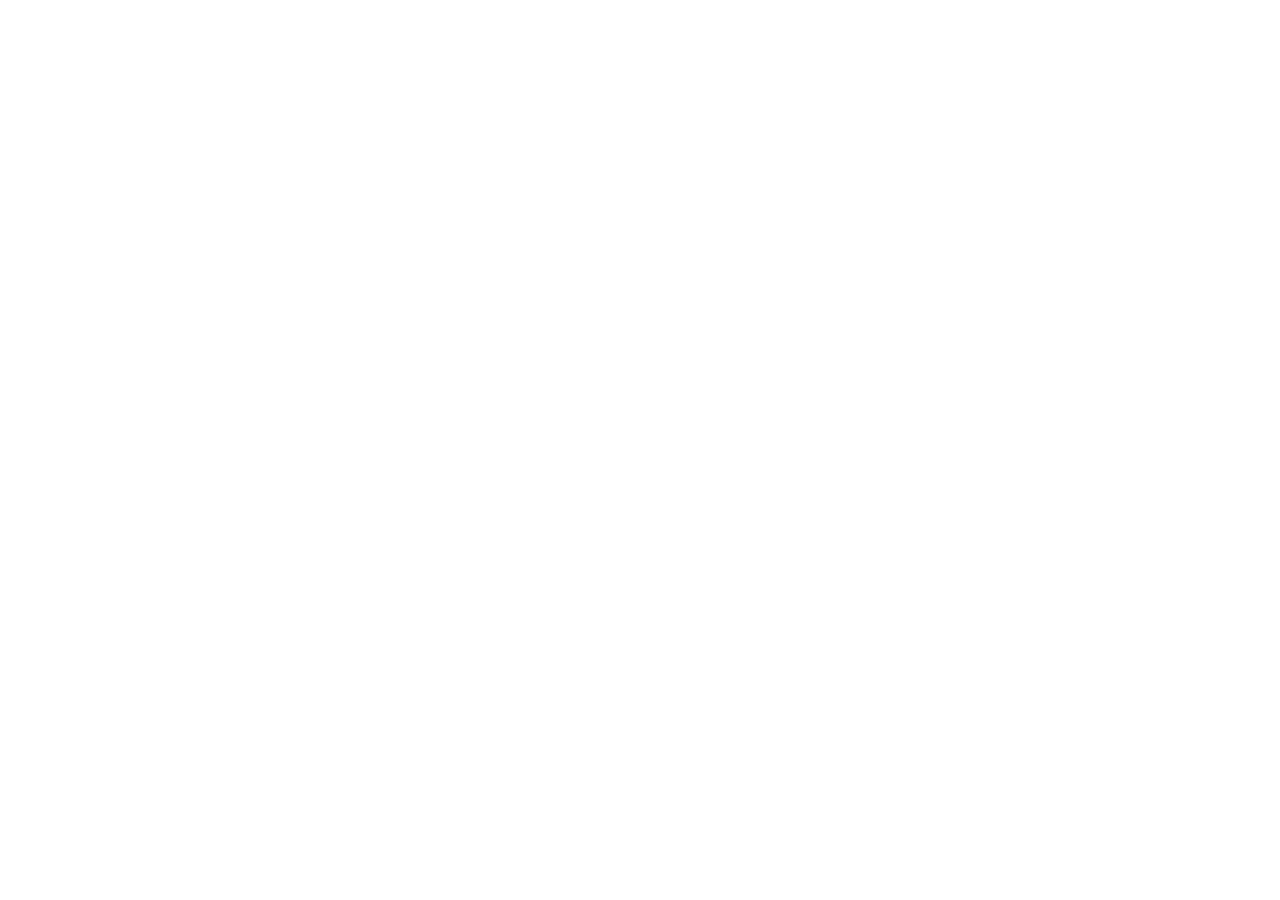
==== index.html @ 33a99559 "First Commit" ====
<!DOCTYPE html>
<html lang="en">
<head>
    <meta charset="UTF-8">
    <meta name="viewport" content="width=device-width, initial-scale=1.0">
    <title>The Ultimate Showroom</title>
</head>
<body>
    
</body>
</html>
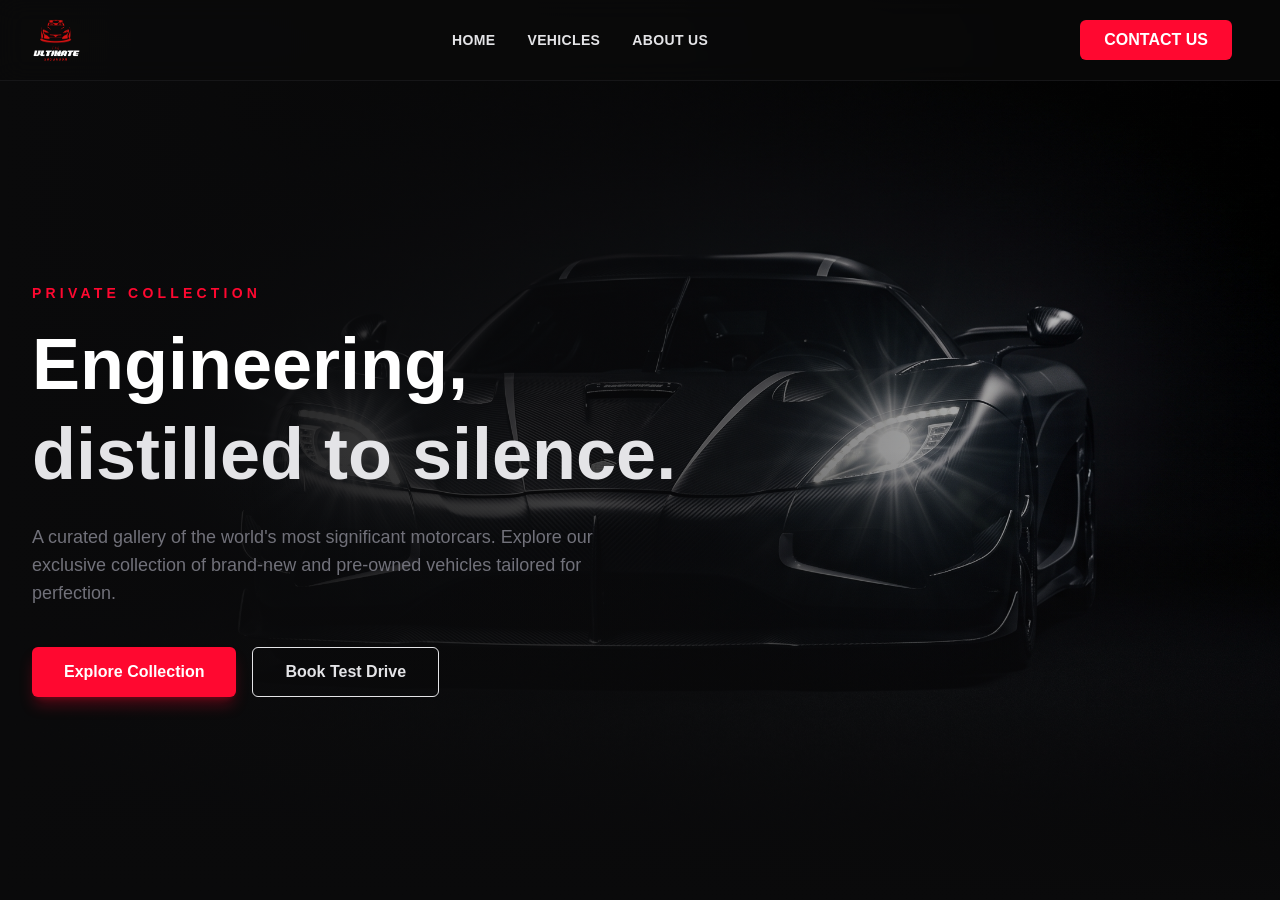
==== commit f649207a: "First Changes" ====
--- a/index.html
+++ b/index.html
@@ -1,11 +1,122 @@
 <!DOCTYPE html>
 <html lang="en">
+
 <head>
     <meta charset="UTF-8">
     <meta name="viewport" content="width=device-width, initial-scale=1.0">
     <title>The Ultimate Showroom</title>
+    <link rel="shortcut icon" href="./src/images/logo.png" type="image/x-icon">
+    <link rel="stylesheet" href="./src/output.css">
 </head>
-<body>
-    
+
+<body class="bg-obsidian">
+
+    <!-- Header -->
+    <nav class="fixed w-full border-b border-carbon top-0 z-50 bg-obsidian/70 backdrop-blur-md">
+        <div class="max-w-7xl mx-auto px-4 sm:px-6 lg:px-8">
+            <div class="flex justify-between items-center h-20">
+
+
+                <div class="shrink-0 flex items-center">
+                    <img src="./src/images/logo.png" alt="Logo" class="w-12 h-12">
+                </div>
+
+
+                <div class="hidden md:flex space-x-8">
+                    <a href="#"
+                        class="text-silver hover:text-infrared text-sm font-semibold tracking-wide transition duration-300">HOME</a>
+                    <a href="#"
+                        class="text-silver hover:text-infrared text-sm font-semibold tracking-wide transition duration-300">VEHICLES</a>
+                    <a href="#"
+                        class="text-silver hover:text-infrared text-sm font-semibold tracking-wide transition duration-300">ABOUT
+                        US</a>
+                </div>
+
+
+                <div class="flex items-center space-x-4">
+
+                    <a href="#"
+                        class="hidden md:block bg-infrared text-white px-6 py-2 rounded-md font-bold hover:bg-red-700 transition duration-300">
+                        CONTACT US
+                    </a>
+
+                    <button class="md:hidden text-silver hover:text-white focus:outline-none">
+                        <svg class="w-8 h-8" fill="none" stroke="currentColor" viewBox="0 0 24 24"
+                            xmlns="http://www.w3.org/2000/svg">
+                            <path stroke-linecap="round" stroke-linejoin="round" stroke-width="2"
+                                d="M4 6h16M4 12h16M4 18h16"></path>
+                        </svg>
+                    </button>
+                </div>
+
+            </div>
+        </div>
+    </nav>
+    <!-- Header -->
+
+    <!-- Hero Section -->
+    <section class="relative h-screen flex items-center justify-start overflow-hidden">
+
+
+        
+        <div class="absolute inset-0 z-0 bg-obsidian">
+            
+            <div id="hero-carousel" class="absolute inset-0 w-full h-full">
+                <img src="./src/images/hero_1.jpg"
+                    class="absolute inset-0 w-full h-full object-cover transition-opacity duration-1000 opacity-100"
+                    alt="Slide 1" />
+                <img src="./src/images/hero_2.jpg"
+                    class="absolute inset-0 w-full h-full object-cover transition-opacity duration-1000 opacity-0"
+                    alt="Slide 2" />
+                <img src="./src/images/hero_3.jpg"
+                    class="absolute inset-0 w-full h-full object-cover transition-opacity duration-1000 opacity-0"
+                    alt="Slide 3" />
+                <img src="./src/images/hero_4.jpg"
+                    class="absolute inset-0 w-full h-full object-cover transition-opacity duration-1000 opacity-0"
+                    alt="Slide 4" />
+                <img src="./src/images/hero_5.jpg"
+                    class="absolute inset-0 w-full h-full object-cover transition-opacity duration-1000 opacity-0"
+                    alt="Slide 5" />
+            </div>
+
+            <div class="absolute inset-0 bg-linear-to-r from-obsidian via-obsidian/70 to-transparent z-10"></div>
+            <div class="absolute inset-0 bg-linear-to-t from-obsidian via-transparent to-transparent z-10"></div>
+        </div>
+
+        <div class="relative z-10 w-full max-w-7xl mx-auto px-4 sm:px-6 lg:px-8 pt-20">
+            <div class="max-w-2xl">
+                <p class="text-infrared font-bold tracking-[0.3em] uppercase mb-4 text-sm">
+                    Private Collection
+                </p>
+
+                <h1 class="text-5xl md:text-7xl font-bold text-white leading-tight mb-6">
+                    Engineering, <br>
+                    <span class="text-silver">distilled to silence.</span>
+                </h1>
+
+                <p class="text-slate text-lg mb-10 max-w-xl">
+                    A curated gallery of the world's most significant motorcars. Explore our exclusive collection of
+                    brand-new and pre-owned vehicles tailored for perfection.
+                </p>
+
+                <div class="flex flex-wrap gap-4">
+                    <button
+                        class="bg-infrared text-white px-8 py-3 rounded-md font-bold hover:bg-red-700 transition duration-300 shadow-lg shadow-infrared/30">
+                        Explore Collection
+                    </button>
+                    <button
+                        class="bg-transparent border border-silver text-silver px-8 py-3 rounded-md font-bold hover:bg-silver hover:text-obsidian transition duration-300">
+                        Book Test Drive
+                    </button>
+                </div>
+            </div>
+        </div>
+
+    </section>
+    <!-- Hero Section -->
+
+    <script src="./script.js"></script>
+
 </body>
+
 </html>
--- a/src/output.css
+++ b/src/output.css
@@ -0,0 +1,831 @@
+/*! tailwindcss v4.3.3 | MIT License | https://tailwindcss.com */
+@layer properties;
+@layer theme, base, components, utilities;
+@layer theme {
+  :root, :host {
+    --font-sans: -apple-system, BlinkMacSystemFont, "Segoe UI", Roboto, "Helvetica Neue",
+      "Noto Sans", Arial, sans-serif, "Apple Color Emoji", "Segoe UI Emoji",
+      "Segoe UI Symbol", "Noto Color Emoji";
+    --font-mono: ui-monospace, SFMono-Regular, Menlo, Monaco, Consolas, "Liberation Mono",
+      "Courier New", monospace;
+    --color-red-700: oklch(50.5% 0.213 27.518);
+    --color-amber-200: oklch(92.4% 0.12 95.746);
+    --color-gray-400: oklch(70.7% 0.022 261.325);
+    --color-black: #000;
+    --color-white: #fff;
+    --spacing: 0.25rem;
+    --container-xl: 36rem;
+    --container-2xl: 42rem;
+    --container-7xl: 80rem;
+    --text-sm: 0.875rem;
+    --text-sm--line-height: calc(1.25 / 0.875);
+    --text-lg: 1.125rem;
+    --text-lg--line-height: calc(1.75 / 1.125);
+    --text-2xl: 1.5rem;
+    --text-2xl--line-height: calc(2 / 1.5);
+    --text-5xl: 3rem;
+    --text-5xl--line-height: 1;
+    --text-7xl: 4.5rem;
+    --text-7xl--line-height: 1;
+    --font-weight-semibold: 600;
+    --font-weight-bold: 700;
+    --tracking-wide: 0.025em;
+    --tracking-widest: 0.1em;
+    --leading-tight: 1.25;
+    --radius-md: 0.375rem;
+    --blur-md: 12px;
+    --blur-3xl: 64px;
+    --default-transition-duration: 150ms;
+    --default-transition-timing-function: cubic-bezier(0.4, 0, 0.2, 1);
+    --default-font-family: var(--font-sans);
+    --default-mono-font-family: var(--font-mono);
+    --color-obsidian: #0A0A0B;
+    --color-carbon: #161618;
+    --color-infrared: #FF0830;
+    --color-silver: #E4E4E7;
+    --color-slate: #71717A;
+  }
+}
+@layer base {
+  *, ::after, ::before, ::backdrop, ::file-selector-button {
+    box-sizing: border-box;
+    margin: 0;
+    padding: 0;
+    border: 0 solid;
+  }
+  html, :host {
+    line-height: 1.5;
+    -webkit-text-size-adjust: 100%;
+    tab-size: 4;
+    font-family: var(--default-font-family, -apple-system, BlinkMacSystemFont, "Segoe UI", Roboto, "Helvetica Neue", "Noto Sans", Arial, sans-serif, "Apple Color Emoji", "Segoe UI Emoji", "Segoe UI Symbol", "Noto Color Emoji");
+    font-feature-settings: var(--default-font-feature-settings, normal);
+    font-variation-settings: var(--default-font-variation-settings, normal);
+    -webkit-tap-highlight-color: transparent;
+  }
+  hr {
+    height: 0;
+    color: inherit;
+    border-top-width: 1px;
+  }
+  abbr:where([title]) {
+    -webkit-text-decoration: underline dotted;
+    text-decoration: underline dotted;
+  }
+  h1, h2, h3, h4, h5, h6 {
+    font-size: inherit;
+    font-weight: inherit;
+  }
+  a {
+    color: inherit;
+    -webkit-text-decoration: inherit;
+    text-decoration: inherit;
+  }
+  b, strong {
+    font-weight: bolder;
+  }
+  code, kbd, samp, pre {
+    font-family: var(--default-mono-font-family, ui-monospace, SFMono-Regular, Menlo, Monaco, Consolas, "Liberation Mono", "Courier New", monospace);
+    font-feature-settings: var(--default-mono-font-feature-settings, normal);
+    font-variation-settings: var(--default-mono-font-variation-settings, normal);
+    font-size: 1em;
+  }
+  small {
+    font-size: 80%;
+  }
+  sub, sup {
+    font-size: 75%;
+    line-height: 0;
+    position: relative;
+    vertical-align: baseline;
+  }
+  sub {
+    bottom: -0.25em;
+  }
+  sup {
+    top: -0.5em;
+  }
+  table {
+    text-indent: 0;
+    border-color: inherit;
+    border-collapse: collapse;
+  }
+  :-moz-focusring:where(:not(iframe)) {
+    outline: auto;
+  }
+  progress {
+    vertical-align: baseline;
+  }
+  summary {
+    display: list-item;
+  }
+  ol, ul, menu {
+    list-style: none;
+  }
+  img, svg, video, canvas, audio, iframe, embed, object {
+    display: block;
+    vertical-align: middle;
+  }
+  img, video {
+    max-width: 100%;
+    height: auto;
+  }
+  button, input, select, optgroup, textarea, ::file-selector-button {
+    font: inherit;
+    font-feature-settings: inherit;
+    font-variation-settings: inherit;
+    letter-spacing: inherit;
+    color: inherit;
+    border-radius: 0;
+    background-color: transparent;
+    opacity: 1;
+  }
+  :where(select:is([multiple], [size])) optgroup {
+    font-weight: bolder;
+  }
+  :where(select:is([multiple], [size])) optgroup option {
+    padding-inline-start: 20px;
+  }
+  ::file-selector-button {
+    margin-inline-end: 4px;
+  }
+  ::placeholder {
+    opacity: 1;
+  }
+  @supports (not (-webkit-appearance: -apple-pay-button))  or (contain-intrinsic-size: 1px) {
+    ::placeholder {
+      color: currentcolor;
+      @supports (color: color-mix(in lab, red, red)) {
+        color: color-mix(in oklab, currentcolor 50%, transparent);
+      }
+    }
+  }
+  textarea {
+    resize: vertical;
+  }
+  ::-webkit-search-decoration {
+    -webkit-appearance: none;
+  }
+  ::-webkit-date-and-time-value {
+    min-height: 1lh;
+    text-align: inherit;
+  }
+  ::-webkit-datetime-edit {
+    display: inline-flex;
+  }
+  ::-webkit-datetime-edit-fields-wrapper {
+    padding: 0;
+  }
+  ::-webkit-datetime-edit, ::-webkit-datetime-edit-year-field, ::-webkit-datetime-edit-month-field, ::-webkit-datetime-edit-day-field, ::-webkit-datetime-edit-hour-field, ::-webkit-datetime-edit-minute-field, ::-webkit-datetime-edit-second-field, ::-webkit-datetime-edit-millisecond-field, ::-webkit-datetime-edit-meridiem-field {
+    padding-block: 0;
+  }
+  ::-webkit-calendar-picker-indicator {
+    line-height: 1;
+  }
+  :-moz-ui-invalid {
+    box-shadow: none;
+  }
+  button, input:where([type="button"], [type="reset"], [type="submit"]), ::file-selector-button {
+    appearance: button;
+  }
+  ::-webkit-inner-spin-button, ::-webkit-outer-spin-button {
+    height: auto;
+  }
+  [hidden]:where(:not([hidden="until-found"])) {
+    display: none !important;
+  }
+}
+@layer utilities {
+  .absolute {
+    position: absolute;
+  }
+  .fixed {
+    position: fixed;
+  }
+  .relative {
+    position: relative;
+  }
+  .sticky {
+    position: sticky;
+  }
+  .inset-0 {
+    inset: 0px;
+  }
+  .top-0 {
+    top: 0px;
+  }
+  .z-0 {
+    z-index: 0;
+  }
+  .z-10 {
+    z-index: 10;
+  }
+  .z-50 {
+    z-index: 50;
+  }
+  .mx-auto {
+    margin-inline: auto;
+  }
+  .mb-4 {
+    margin-bottom: calc(var(--spacing) * 4);
+  }
+  .mb-6 {
+    margin-bottom: calc(var(--spacing) * 6);
+  }
+  .mb-10 {
+    margin-bottom: calc(var(--spacing) * 10);
+  }
+  .flex {
+    display: flex;
+  }
+  .hidden {
+    display: none;
+  }
+  .table {
+    display: table;
+  }
+  .h-8 {
+    height: calc(var(--spacing) * 8);
+  }
+  .h-12 {
+    height: calc(var(--spacing) * 12);
+  }
+  .h-20 {
+    height: calc(var(--spacing) * 20);
+  }
+  .h-full {
+    height: 100%;
+  }
+  .h-screen {
+    height: 100vh;
+  }
+  .w-8 {
+    width: calc(var(--spacing) * 8);
+  }
+  .w-12 {
+    width: calc(var(--spacing) * 12);
+  }
+  .w-full {
+    width: 100%;
+  }
+  .max-w-2xl {
+    max-width: var(--container-2xl);
+  }
+  .max-w-7xl {
+    max-width: var(--container-7xl);
+  }
+  .max-w-xl {
+    max-width: var(--container-xl);
+  }
+  .flex-shrink {
+    flex-shrink: 1;
+  }
+  .flex-shrink-0 {
+    flex-shrink: 0;
+  }
+  .shrink-0 {
+    flex-shrink: 0;
+  }
+  .border-collapse {
+    border-collapse: collapse;
+  }
+  .resize {
+    resize: both;
+  }
+  .flex-wrap {
+    flex-wrap: wrap;
+  }
+  .items-center {
+    align-items: center;
+  }
+  .justify-between {
+    justify-content: space-between;
+  }
+  .justify-start {
+    justify-content: flex-start;
+  }
+  .gap-4 {
+    gap: calc(var(--spacing) * 4);
+  }
+  :where(.space-x-4 > :not(:last-child)) {
+    --tw-space-x-reverse: 0;
+    margin-inline-start: calc(calc(var(--spacing) * 4) * var(--tw-space-x-reverse));
+    margin-inline-end: calc(calc(var(--spacing) * 4) * calc(1 - var(--tw-space-x-reverse)));
+  }
+  :where(.space-x-8 > :not(:last-child)) {
+    --tw-space-x-reverse: 0;
+    margin-inline-start: calc(calc(var(--spacing) * 8) * var(--tw-space-x-reverse));
+    margin-inline-end: calc(calc(var(--spacing) * 8) * calc(1 - var(--tw-space-x-reverse)));
+  }
+  .overflow-hidden {
+    overflow: hidden;
+  }
+  .rounded-md {
+    border-radius: var(--radius-md);
+  }
+  .border {
+    border-style: var(--tw-border-style);
+    border-width: 1px;
+  }
+  .border-b {
+    border-bottom-style: var(--tw-border-style);
+    border-bottom-width: 1px;
+  }
+  .border-carbon {
+    border-color: var(--color-carbon);
+  }
+  .border-silver {
+    border-color: var(--color-silver);
+  }
+  .bg-infrared {
+    background-color: var(--color-infrared);
+  }
+  .bg-obsidian {
+    background-color: var(--color-obsidian);
+  }
+  .bg-obsidian\/0 {
+    background-color: color-mix(in srgb, #0A0A0B 0%, transparent);
+    @supports (color: color-mix(in lab, red, red)) {
+      background-color: color-mix(in oklab, var(--color-obsidian) 0%, transparent);
+    }
+  }
+  .bg-obsidian\/30 {
+    background-color: color-mix(in srgb, #0A0A0B 30%, transparent);
+    @supports (color: color-mix(in lab, red, red)) {
+      background-color: color-mix(in oklab, var(--color-obsidian) 30%, transparent);
+    }
+  }
+  .bg-obsidian\/50 {
+    background-color: color-mix(in srgb, #0A0A0B 50%, transparent);
+    @supports (color: color-mix(in lab, red, red)) {
+      background-color: color-mix(in oklab, var(--color-obsidian) 50%, transparent);
+    }
+  }
+  .bg-obsidian\/70 {
+    background-color: color-mix(in srgb, #0A0A0B 70%, transparent);
+    @supports (color: color-mix(in lab, red, red)) {
+      background-color: color-mix(in oklab, var(--color-obsidian) 70%, transparent);
+    }
+  }
+  .bg-obsidian\/80 {
+    background-color: color-mix(in srgb, #0A0A0B 80%, transparent);
+    @supports (color: color-mix(in lab, red, red)) {
+      background-color: color-mix(in oklab, var(--color-obsidian) 80%, transparent);
+    }
+  }
+  .bg-transparent {
+    background-color: transparent;
+  }
+  .bg-linear-to-r {
+    --tw-gradient-position: to right;
+    @supports (background-image: linear-gradient(in lab, red, red)) {
+      --tw-gradient-position: to right in oklab;
+    }
+    background-image: linear-gradient(var(--tw-gradient-stops));
+  }
+  .bg-linear-to-t {
+    --tw-gradient-position: to top;
+    @supports (background-image: linear-gradient(in lab, red, red)) {
+      --tw-gradient-position: to top in oklab;
+    }
+    background-image: linear-gradient(var(--tw-gradient-stops));
+  }
+  .bg-gradient-to-r {
+    --tw-gradient-position: to right in oklab;
+    background-image: linear-gradient(var(--tw-gradient-stops));
+  }
+  .bg-gradient-to-t {
+    --tw-gradient-position: to top in oklab;
+    background-image: linear-gradient(var(--tw-gradient-stops));
+  }
+  .from-obsidian {
+    --tw-gradient-from: var(--color-obsidian);
+    --tw-gradient-stops: var(--tw-gradient-via-stops, var(--tw-gradient-position), var(--tw-gradient-from) var(--tw-gradient-from-position), var(--tw-gradient-to) var(--tw-gradient-to-position));
+  }
+  .via-obsidian {
+    --tw-gradient-via: var(--color-obsidian);
+    --tw-gradient-via-stops: var(--tw-gradient-position), var(--tw-gradient-from) var(--tw-gradient-from-position), var(--tw-gradient-via) var(--tw-gradient-via-position), var(--tw-gradient-to) var(--tw-gradient-to-position);
+    --tw-gradient-stops: var(--tw-gradient-via-stops);
+  }
+  .via-obsidian\/70 {
+    --tw-gradient-via: color-mix(in srgb, #0A0A0B 70%, transparent);
+    @supports (color: color-mix(in lab, red, red)) {
+      --tw-gradient-via: color-mix(in oklab, var(--color-obsidian) 70%, transparent);
+    }
+    --tw-gradient-via-stops: var(--tw-gradient-position), var(--tw-gradient-from) var(--tw-gradient-from-position), var(--tw-gradient-via) var(--tw-gradient-via-position), var(--tw-gradient-to) var(--tw-gradient-to-position);
+    --tw-gradient-stops: var(--tw-gradient-via-stops);
+  }
+  .via-transparent {
+    --tw-gradient-via: transparent;
+    --tw-gradient-via-stops: var(--tw-gradient-position), var(--tw-gradient-from) var(--tw-gradient-from-position), var(--tw-gradient-via) var(--tw-gradient-via-position), var(--tw-gradient-to) var(--tw-gradient-to-position);
+    --tw-gradient-stops: var(--tw-gradient-via-stops);
+  }
+  .to-transparent {
+    --tw-gradient-to: transparent;
+    --tw-gradient-stops: var(--tw-gradient-via-stops, var(--tw-gradient-position), var(--tw-gradient-from) var(--tw-gradient-from-position), var(--tw-gradient-to) var(--tw-gradient-to-position));
+  }
+  .object-cover {
+    object-fit: cover;
+  }
+  .object-center {
+    object-position: center;
+  }
+  .px-4 {
+    padding-inline: calc(var(--spacing) * 4);
+  }
+  .px-6 {
+    padding-inline: calc(var(--spacing) * 6);
+  }
+  .px-8 {
+    padding-inline: calc(var(--spacing) * 8);
+  }
+  .py-2 {
+    padding-block: calc(var(--spacing) * 2);
+  }
+  .py-3 {
+    padding-block: calc(var(--spacing) * 3);
+  }
+  .pt-20 {
+    padding-top: calc(var(--spacing) * 20);
+  }
+  .text-2xl {
+    font-size: var(--text-2xl);
+    line-height: var(--tw-leading, var(--text-2xl--line-height));
+  }
+  .text-5xl {
+    font-size: var(--text-5xl);
+    line-height: var(--tw-leading, var(--text-5xl--line-height));
+  }
+  .text-lg {
+    font-size: var(--text-lg);
+    line-height: var(--tw-leading, var(--text-lg--line-height));
+  }
+  .text-sm {
+    font-size: var(--text-sm);
+    line-height: var(--tw-leading, var(--text-sm--line-height));
+  }
+  .leading-tight {
+    --tw-leading: var(--leading-tight);
+    line-height: var(--leading-tight);
+  }
+  .font-bold {
+    --tw-font-weight: var(--font-weight-bold);
+    font-weight: var(--font-weight-bold);
+  }
+  .font-semibold {
+    --tw-font-weight: var(--font-weight-semibold);
+    font-weight: var(--font-weight-semibold);
+  }
+  .tracking-\[0\.3em\] {
+    --tw-tracking: 0.3em;
+    letter-spacing: 0.3em;
+  }
+  .tracking-wide {
+    --tw-tracking: var(--tracking-wide);
+    letter-spacing: var(--tracking-wide);
+  }
+  .tracking-widest {
+    --tw-tracking: var(--tracking-widest);
+    letter-spacing: var(--tracking-widest);
+  }
+  .text-infrared {
+    color: var(--color-infrared);
+  }
+  .text-silver {
+    color: var(--color-silver);
+  }
+  .text-slate {
+    color: var(--color-slate);
+  }
+  .text-white {
+    color: var(--color-white);
+  }
+  .uppercase {
+    text-transform: uppercase;
+  }
+  .underline {
+    text-decoration-line: underline;
+  }
+  .opacity-0 {
+    opacity: 0%;
+  }
+  .opacity-100 {
+    opacity: 100%;
+  }
+  .shadow-lg {
+    --tw-shadow: 0 10px 15px -3px var(--tw-shadow-color, rgb(0 0 0 / 0.1)), 0 4px 6px -4px var(--tw-shadow-color, rgb(0 0 0 / 0.1));
+    box-shadow: var(--tw-inset-shadow), var(--tw-inset-ring-shadow), var(--tw-ring-offset-shadow), var(--tw-ring-shadow), var(--tw-shadow);
+  }
+  .shadow-infrared {
+    --tw-shadow-color: #FF0830;
+    @supports (color: color-mix(in lab, red, red)) {
+      --tw-shadow-color: color-mix(in oklab, var(--color-infrared) var(--tw-shadow-alpha), transparent);
+    }
+  }
+  .shadow-infrared\/30 {
+    --tw-shadow-color: color-mix(in srgb, #FF0830 30%, transparent);
+    @supports (color: color-mix(in lab, red, red)) {
+      --tw-shadow-color: color-mix(in oklab, color-mix(in oklab, var(--color-infrared) 30%, transparent) var(--tw-shadow-alpha), transparent);
+    }
+  }
+  .outline {
+    outline-style: var(--tw-outline-style);
+    outline-width: 1px;
+  }
+  .backdrop-blur-3xl {
+    --tw-backdrop-blur: blur(var(--blur-3xl));
+    -webkit-backdrop-filter: var(--tw-backdrop-blur,) var(--tw-backdrop-brightness,) var(--tw-backdrop-contrast,) var(--tw-backdrop-grayscale,) var(--tw-backdrop-hue-rotate,) var(--tw-backdrop-invert,) var(--tw-backdrop-opacity,) var(--tw-backdrop-saturate,) var(--tw-backdrop-sepia,);
+    backdrop-filter: var(--tw-backdrop-blur,) var(--tw-backdrop-brightness,) var(--tw-backdrop-contrast,) var(--tw-backdrop-grayscale,) var(--tw-backdrop-hue-rotate,) var(--tw-backdrop-invert,) var(--tw-backdrop-opacity,) var(--tw-backdrop-saturate,) var(--tw-backdrop-sepia,);
+  }
+  .backdrop-blur-md {
+    --tw-backdrop-blur: blur(var(--blur-md));
+    -webkit-backdrop-filter: var(--tw-backdrop-blur,) var(--tw-backdrop-brightness,) var(--tw-backdrop-contrast,) var(--tw-backdrop-grayscale,) var(--tw-backdrop-hue-rotate,) var(--tw-backdrop-invert,) var(--tw-backdrop-opacity,) var(--tw-backdrop-saturate,) var(--tw-backdrop-sepia,);
+    backdrop-filter: var(--tw-backdrop-blur,) var(--tw-backdrop-brightness,) var(--tw-backdrop-contrast,) var(--tw-backdrop-grayscale,) var(--tw-backdrop-hue-rotate,) var(--tw-backdrop-invert,) var(--tw-backdrop-opacity,) var(--tw-backdrop-saturate,) var(--tw-backdrop-sepia,);
+  }
+  .backdrop-filter {
+    -webkit-backdrop-filter: var(--tw-backdrop-blur,) var(--tw-backdrop-brightness,) var(--tw-backdrop-contrast,) var(--tw-backdrop-grayscale,) var(--tw-backdrop-hue-rotate,) var(--tw-backdrop-invert,) var(--tw-backdrop-opacity,) var(--tw-backdrop-saturate,) var(--tw-backdrop-sepia,);
+    backdrop-filter: var(--tw-backdrop-blur,) var(--tw-backdrop-brightness,) var(--tw-backdrop-contrast,) var(--tw-backdrop-grayscale,) var(--tw-backdrop-hue-rotate,) var(--tw-backdrop-invert,) var(--tw-backdrop-opacity,) var(--tw-backdrop-saturate,) var(--tw-backdrop-sepia,);
+  }
+  .transition {
+    transition-property: color, background-color, border-color, outline-color, text-decoration-color, fill, stroke, --tw-gradient-from, --tw-gradient-via, --tw-gradient-to, opacity, box-shadow, transform, translate, scale, rotate, filter, -webkit-backdrop-filter, backdrop-filter, display, content-visibility, overlay, pointer-events;
+    transition-timing-function: var(--tw-ease, var(--default-transition-timing-function));
+    transition-duration: var(--tw-duration, var(--default-transition-duration));
+  }
+  .transition-opacity {
+    transition-property: opacity;
+    transition-timing-function: var(--tw-ease, var(--default-transition-timing-function));
+    transition-duration: var(--tw-duration, var(--default-transition-duration));
+  }
+  .duration-300 {
+    --tw-duration: 300ms;
+    transition-duration: 300ms;
+  }
+  .duration-1000 {
+    --tw-duration: 1000ms;
+    transition-duration: 1000ms;
+  }
+  @media (hover: hover) {
+    .hover\:bg-red-700:hover {
+      background-color: var(--color-red-700);
+    }
+    .hover\:bg-silver:hover {
+      background-color: var(--color-silver);
+    }
+    .hover\:text-infrared:hover {
+      color: var(--color-infrared);
+    }
+    .hover\:text-obsidian:hover {
+      color: var(--color-obsidian);
+    }
+    .hover\:text-white:hover {
+      color: var(--color-white);
+    }
+  }
+  .focus\:outline-none:focus {
+    --tw-outline-style: none;
+    outline-style: none;
+  }
+  @media (width >= 40rem) {
+    .sm\:px-6 {
+      padding-inline: calc(var(--spacing) * 6);
+    }
+  }
+  @media (width >= 48rem) {
+    .md\:block {
+      display: block;
+    }
+    .md\:flex {
+      display: flex;
+    }
+    .md\:hidden {
+      display: none;
+    }
+    .md\:text-7xl {
+      font-size: var(--text-7xl);
+      line-height: var(--tw-leading, var(--text-7xl--line-height));
+    }
+  }
+  @media (width >= 64rem) {
+    .lg\:px-8 {
+      padding-inline: calc(var(--spacing) * 8);
+    }
+  }
+}
+@property --tw-space-x-reverse {
+  syntax: "*";
+  inherits: false;
+  initial-value: 0;
+}
+@property --tw-border-style {
+  syntax: "*";
+  inherits: false;
+  initial-value: solid;
+}
+@property --tw-gradient-position {
+  syntax: "*";
+  inherits: false;
+}
+@property --tw-gradient-from {
+  syntax: "<color>";
+  inherits: false;
+  initial-value: #0000;
+}
+@property --tw-gradient-via {
+  syntax: "<color>";
+  inherits: false;
+  initial-value: #0000;
+}
+@property --tw-gradient-to {
+  syntax: "<color>";
+  inherits: false;
+  initial-value: #0000;
+}
+@property --tw-gradient-stops {
+  syntax: "*";
+  inherits: false;
+}
+@property --tw-gradient-via-stops {
+  syntax: "*";
+  inherits: false;
+}
+@property --tw-gradient-from-position {
+  syntax: "<length-percentage>";
+  inherits: false;
+  initial-value: 0%;
+}
+@property --tw-gradient-via-position {
+  syntax: "<length-percentage>";
+  inherits: false;
+  initial-value: 50%;
+}
+@property --tw-gradient-to-position {
+  syntax: "<length-percentage>";
+  inherits: false;
+  initial-value: 100%;
+}
+@property --tw-leading {
+  syntax: "*";
+  inherits: false;
+}
+@property --tw-font-weight {
+  syntax: "*";
+  inherits: false;
+}
+@property --tw-tracking {
+  syntax: "*";
+  inherits: false;
+}
+@property --tw-shadow {
+  syntax: "*";
+  inherits: false;
+  initial-value: 0 0 #0000;
+}
+@property --tw-shadow-color {
+  syntax: "*";
+  inherits: false;
+}
+@property --tw-shadow-alpha {
+  syntax: "<percentage>";
+  inherits: false;
+  initial-value: 100%;
+}
+@property --tw-inset-shadow {
+  syntax: "*";
+  inherits: false;
+  initial-value: 0 0 #0000;
+}
+@property --tw-inset-shadow-color {
+  syntax: "*";
+  inherits: false;
+}
+@property --tw-inset-shadow-alpha {
+  syntax: "<percentage>";
+  inherits: false;
+  initial-value: 100%;
+}
+@property --tw-ring-color {
+  syntax: "*";
+  inherits: false;
+}
+@property --tw-ring-shadow {
+  syntax: "*";
+  inherits: false;
+  initial-value: 0 0 #0000;
+}
+@property --tw-inset-ring-color {
+  syntax: "*";
+  inherits: false;
+}
+@property --tw-inset-ring-shadow {
+  syntax: "*";
+  inherits: false;
+  initial-value: 0 0 #0000;
+}
+@property --tw-ring-inset {
+  syntax: "*";
+  inherits: false;
+}
+@property --tw-ring-offset-width {
+  syntax: "<length>";
+  inherits: false;
+  initial-value: 0px;
+}
+@property --tw-ring-offset-color {
+  syntax: "*";
+  inherits: false;
+  initial-value: #fff;
+}
+@property --tw-ring-offset-shadow {
+  syntax: "*";
+  inherits: false;
+  initial-value: 0 0 #0000;
+}
+@property --tw-outline-style {
+  syntax: "*";
+  inherits: false;
+  initial-value: solid;
+}
+@property --tw-backdrop-blur {
+  syntax: "*";
+  inherits: false;
+}
+@property --tw-backdrop-brightness {
+  syntax: "*";
+  inherits: false;
+}
+@property --tw-backdrop-contrast {
+  syntax: "*";
+  inherits: false;
+}
+@property --tw-backdrop-grayscale {
+  syntax: "*";
+  inherits: false;
+}
+@property --tw-backdrop-hue-rotate {
+  syntax: "*";
+  inherits: false;
+}
+@property --tw-backdrop-invert {
+  syntax: "*";
+  inherits: false;
+}
+@property --tw-backdrop-opacity {
+  syntax: "*";
+  inherits: false;
+}
+@property --tw-backdrop-saturate {
+  syntax: "*";
+  inherits: false;
+}
+@property --tw-backdrop-sepia {
+  syntax: "*";
+  inherits: false;
+}
+@property --tw-duration {
+  syntax: "*";
+  inherits: false;
+}
+@layer properties {
+  @supports ((-webkit-hyphens: none) and (not (margin-trim: inline))) or ((-moz-orient: inline) and (not (color:rgb(from red r g b)))) {
+    *, ::before, ::after, ::backdrop {
+      --tw-space-x-reverse: 0;
+      --tw-border-style: solid;
+      --tw-gradient-position: initial;
+      --tw-gradient-from: #0000;
+      --tw-gradient-via: #0000;
+      --tw-gradient-to: #0000;
+      --tw-gradient-stops: initial;
+      --tw-gradient-via-stops: initial;
+      --tw-gradient-from-position: 0%;
+      --tw-gradient-via-position: 50%;
+      --tw-gradient-to-position: 100%;
+      --tw-leading: initial;
+      --tw-font-weight: initial;
+      --tw-tracking: initial;
+      --tw-shadow: 0 0 #0000;
+      --tw-shadow-color: initial;
+      --tw-shadow-alpha: 100%;
+      --tw-inset-shadow: 0 0 #0000;
+      --tw-inset-shadow-color: initial;
+      --tw-inset-shadow-alpha: 100%;
+      --tw-ring-color: initial;
+      --tw-ring-shadow: 0 0 #0000;
+      --tw-inset-ring-color: initial;
+      --tw-inset-ring-shadow: 0 0 #0000;
+      --tw-ring-inset: initial;
+      --tw-ring-offset-width: 0px;
+      --tw-ring-offset-color: #fff;
+      --tw-ring-offset-shadow: 0 0 #0000;
+      --tw-outline-style: solid;
+      --tw-backdrop-blur: initial;
+      --tw-backdrop-brightness: initial;
+      --tw-backdrop-contrast: initial;
+      --tw-backdrop-grayscale: initial;
+      --tw-backdrop-hue-rotate: initial;
+      --tw-backdrop-invert: initial;
+      --tw-backdrop-opacity: initial;
+      --tw-backdrop-saturate: initial;
+      --tw-backdrop-sepia: initial;
+      --tw-duration: initial;
+    }
+  }
+}
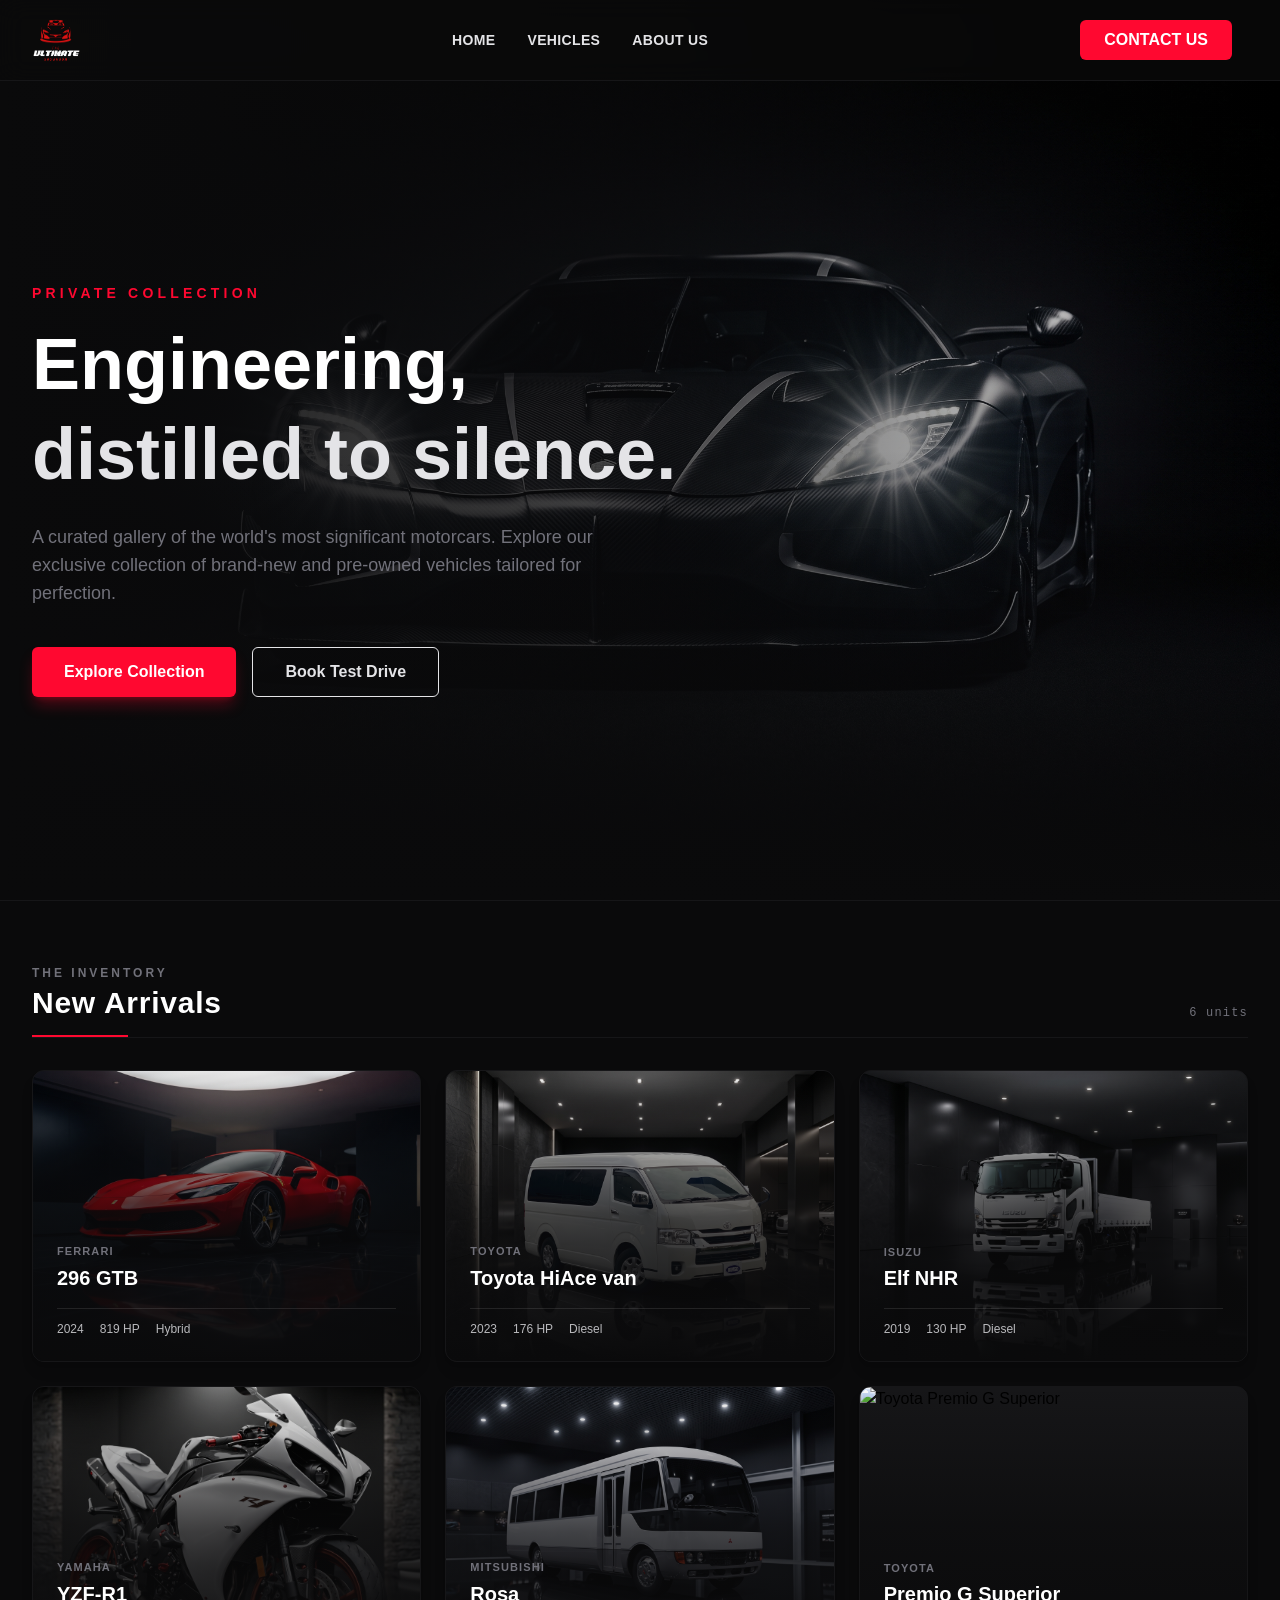
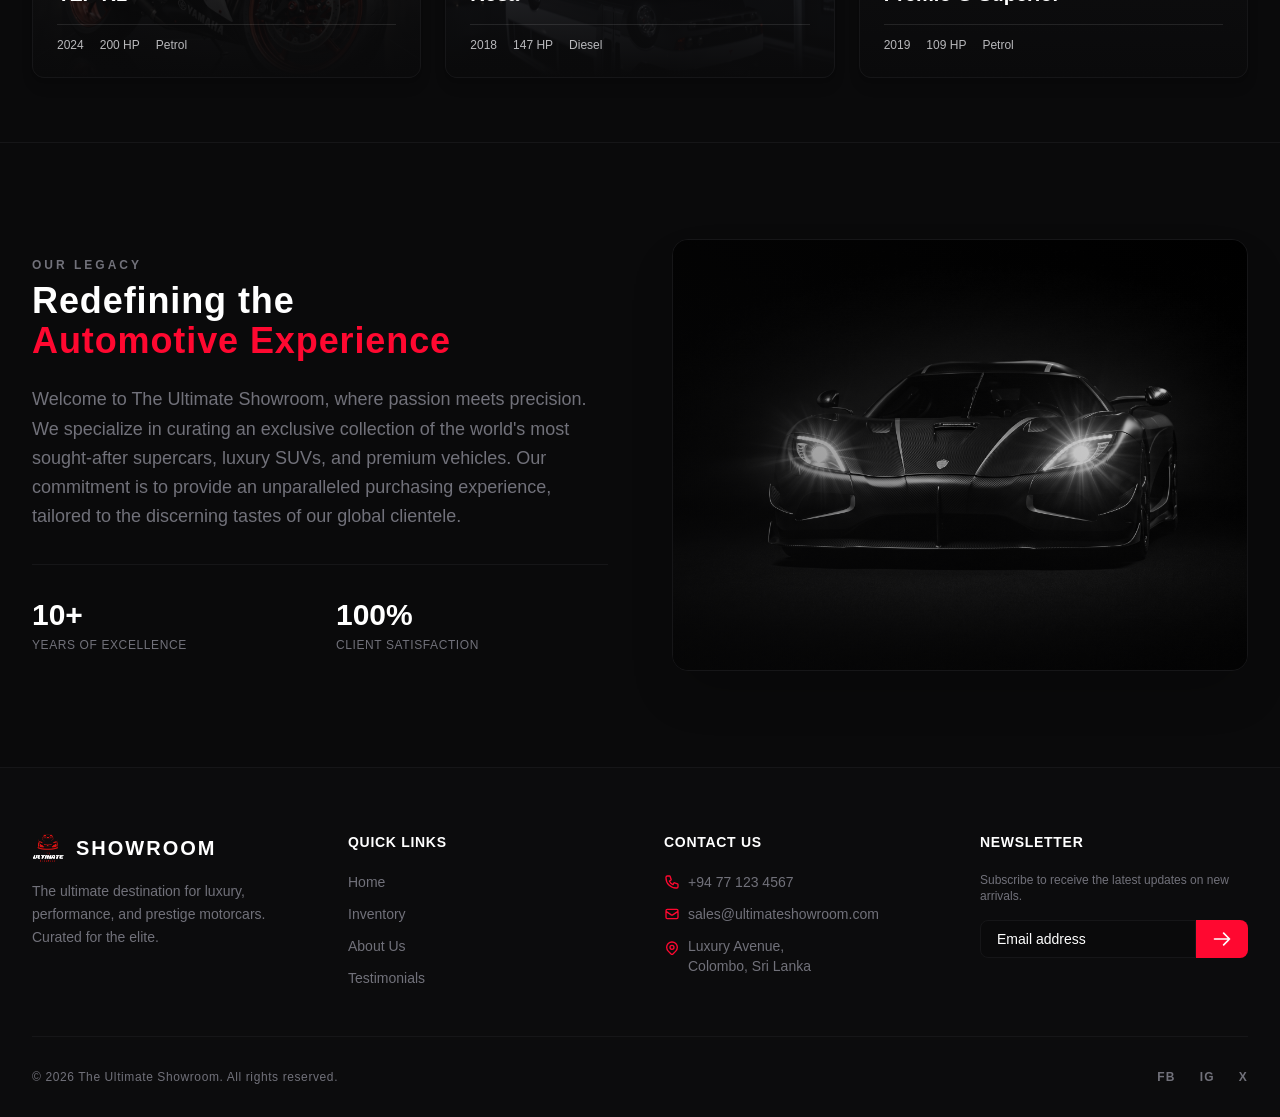
==== commit 2f1ffd9d: "About and vehicle Design done" ====
--- a/index.html
+++ b/index.html
@@ -25,9 +25,9 @@
                 <div class="hidden md:flex space-x-8">
                     <a href="#"
                         class="text-silver hover:text-infrared text-sm font-semibold tracking-wide transition duration-300">HOME</a>
-                    <a href="#"
+                    <a href="vehicles.html"
                         class="text-silver hover:text-infrared text-sm font-semibold tracking-wide transition duration-300">VEHICLES</a>
-                    <a href="#"
+                    <a href="#about"
                         class="text-silver hover:text-infrared text-sm font-semibold tracking-wide transition duration-300">ABOUT
                         US</a>
                 </div>
@@ -58,9 +58,9 @@
     <section class="relative h-screen flex items-center justify-start overflow-hidden">
 
 
-        
+
         <div class="absolute inset-0 z-0 bg-obsidian">
-            
+
             <div id="hero-carousel" class="absolute inset-0 w-full h-full">
                 <img src="./src/images/hero_1.jpg"
                     class="absolute inset-0 w-full h-full object-cover transition-opacity duration-1000 opacity-100"
@@ -115,6 +115,223 @@
     </section>
     <!-- Hero Section -->
 
+    <!-- New Arrivals Section -->
+    <section class="bg-obsidian py-16 px-4 sm:px-6 lg:px-8 border-t border-carbon">
+        <div class="max-w-7xl mx-auto">
+
+            <div class="flex justify-between items-end pb-4 border-b border-carbon relative">
+                <div>
+                    <p class="text-xs font-semibold tracking-[0.25em] text-slate uppercase mb-1">The Inventory</p>
+                    <h2 class="text-3xl font-bold text-white tracking-wide">New Arrivals</h2>
+                </div>
+                <span class="text-xs text-slate tracking-widest font-mono">6 units</span>
+                <div class="absolute bottom-0 left-0 w-24 h-0.5 bg-infrared"></div>
+            </div>
+
+            
+            <div id="new-arrivals-grid" class="grid grid-cols-1 md:grid-cols-2 lg:grid-cols-3 gap-6 mt-8"></div>
+
+        </div>
+    </section>
+
+    <!-- Vehicle Details Modal -->
+    <div id="vehicle-modal"
+        class="fixed inset-0 z-50 hidden bg-black/80 backdrop-blur-md flex items-center justify-center p-4">
+        <div
+            class="relative bg-obsidian border border-carbon w-full max-w-5xl rounded-2xl overflow-hidden shadow-2xl flex flex-col md:flex-row">
+
+        
+            <button id="close-modal-btn" class="absolute top-4 right-4 text-slate hover:text-white z-30">
+                <svg class="w-6 h-6" fill="none" stroke="currentColor" viewBox="0 0 24 24">
+                    <path stroke-linecap="round" stroke-linejoin="round" stroke-width="2" d="M6 18L18 6M6 6l12 12" />
+                </svg>
+            </button>
+
+           
+            <div class="w-full md:w-3/5 p-6 flex flex-col justify-between">
+                <div class="relative w-full aspect-video rounded-xl overflow-hidden border border-carbon bg-carbon">
+                    <img id="modal-main-img" src="" alt="Vehicle" class="w-full h-full object-cover" />
+                </div>
+                
+                <div id="modal-thumbnails" class="flex gap-3 mt-4 overflow-x-auto">
+                </div>
+            </div>
+
+           
+            <div
+                class="w-full md:w-2/5 p-6 border-t md:border-t-0 md:border-l border-carbon flex flex-col justify-between">
+                <div>
+                    <span id="modal-brand" class="text-xs font-bold text-infrared tracking-widest uppercase"></span>
+                    <h3 id="modal-model" class="text-3xl font-bold text-white mb-2"></h3>
+                    <p id="modal-desc" class="text-xs text-slate mb-6 leading-relaxed"></p>
+
+                    <div class="h-px bg-carbon w-full mb-6"></div>
+
+                   
+                    <div class="grid grid-cols-2 gap-y-4 gap-x-2 text-xs">
+                        <div>
+                            <p class="text-slate uppercase tracking-wider text-[10px]">0-100 km/h</p>
+                            <p id="modal-accel" class="text-white font-semibold mt-0.5"></p>
+                        </div>
+                        <div>
+                            <p class="text-slate uppercase tracking-wider text-[10px]">Top Speed</p>
+                            <p id="modal-top-speed" class="text-white font-semibold mt-0.5"></p>
+                        </div>
+                        <div>
+                            <p class="text-slate uppercase tracking-wider text-[10px]">Power</p>
+                            <p id="modal-power" class="text-white font-semibold mt-0.5"></p>
+                        </div>
+                        <div>
+                            <p class="text-slate uppercase tracking-wider text-[10px]">Engine</p>
+                            <p id="modal-engine" class="text-white font-semibold mt-0.5"></p>
+                        </div>
+                        <div>
+                            <p class="text-slate uppercase tracking-wider text-[10px]">Year</p>
+                            <p id="modal-year" class="text-white font-semibold mt-0.5"></p>
+                        </div>
+                        <div>
+                            <p class="text-slate uppercase tracking-wider text-[10px]">Mileage</p>
+                            <p id="modal-mileage" class="text-white font-semibold mt-0.5"></p>
+                        </div>
+                        <div>
+                            <p class="text-slate uppercase tracking-wider text-[10px]">Fuel</p>
+                            <p id="modal-fuel" class="text-white font-semibold mt-0.5"></p>
+                        </div>
+                        <div>
+                            <p class="text-slate uppercase tracking-wider text-[10px]">Color</p>
+                            <p id="modal-color" class="text-white font-semibold mt-0.5"></p>
+                        </div>
+                    </div>
+                </div>
+
+                
+                <div class="mt-8 flex flex-col gap-3">
+                    <button
+                        class="w-full bg-infrared hover:bg-red-700 text-white font-bold py-3 rounded-lg transition text-xs tracking-wider uppercase shadow-lg shadow-infrared/20">
+                        Inquire Now
+                    </button>
+                    <button
+                        class="w-full bg-transparent border border-carbon hover:border-slate text-silver font-bold py-3 rounded-lg transition text-xs tracking-wider uppercase">
+                        Book Test Drive
+                    </button>
+                </div>
+            </div>
+
+        </div>
+    </div>
+
+    <!-- About Us Section -->
+    <section id="about" class="bg-obsidian py-24 px-4 sm:px-6 lg:px-8 border-t border-carbon relative overflow-hidden">
+        <div class="max-w-7xl mx-auto">
+            <div class="grid grid-cols-1 lg:grid-cols-2 gap-16 items-center">
+                
+                <!-- වම් පැත්ත: විස්තරය -->
+                <div>
+                    <p class="text-xs font-semibold tracking-[0.25em] text-slate uppercase mb-2">Our Legacy</p>
+                    <h2 class="text-4xl font-bold text-white tracking-wide mb-6">
+                        Redefining the <br>
+                        <span class="text-infrared">Automotive Experience</span>
+                    </h2>
+                    <p class="text-slate text-lg leading-relaxed mb-8">
+                        Welcome to The Ultimate Showroom, where passion meets precision. We specialize in curating an exclusive collection of the world's most sought-after supercars, luxury SUVs, and premium vehicles. Our commitment is to provide an unparalleled purchasing experience, tailored to the discerning tastes of our global clientele.
+                    </p>
+                    
+                    <!-- පොඩි Stats ටිකක් -->
+                    <div class="grid grid-cols-2 gap-8 border-t border-carbon pt-8">
+                        <div>
+                            <h4 class="text-3xl font-bold text-white mb-1">10+</h4>
+                            <p class="text-xs text-slate uppercase tracking-wider">Years of Excellence</p>
+                        </div>
+                        <div>
+                            <h4 class="text-3xl font-bold text-white mb-1">100%</h4>
+                            <p class="text-xs text-slate uppercase tracking-wider">Client Satisfaction</p>
+                        </div>
+                    </div>
+                </div>
+
+                <!-- දකුණු පැත්ත: ෆොටෝ එක -->
+                <div class="relative w-full aspect-square md:aspect-[4/3] rounded-2xl overflow-hidden border border-carbon shadow-2xl">
+                    <!-- ඔයාගේ About Us එකට ගැලපෙන වෙන ෆොටෝ එකක් තියෙනවා නම් මෙතනට දාන්න -->
+                    <img src="./src/images/hero_1.jpg" alt="About Our Showroom" class="w-full h-full object-cover grayscale hover:grayscale-0 transition duration-700">
+                    <div class="absolute inset-0 bg-gradient-to-tr from-obsidian/60 to-transparent"></div>
+                </div>
+
+            </div>
+        </div>
+    </section>
+
+    <!-- Footer Section -->
+    <footer id="contact" class="bg-carbon/20 border-t border-carbon pt-16 pb-8 px-4 sm:px-6 lg:px-8">
+        <div class="max-w-7xl mx-auto">
+            
+            <div class="grid grid-cols-1 md:grid-cols-2 lg:grid-cols-4 gap-12 mb-12">
+                <!-- Brand Info -->
+                <div class="space-y-4">
+                    <div class="flex items-center gap-3">
+                        <img src="./src/images/logo.png" alt="Logo" class="w-8 h-8">
+                        <span class="text-xl font-bold text-white tracking-widest">SHOWROOM</span>
+                    </div>
+                    <p class="text-sm text-slate leading-relaxed">
+                        The ultimate destination for luxury, performance, and prestige motorcars. Curated for the elite.
+                    </p>
+                </div>
+
+                <!-- Quick Links -->
+                <div>
+                    <h4 class="text-white font-bold tracking-wider mb-5 uppercase text-sm">Quick Links</h4>
+                    <ul class="space-y-3 text-sm text-slate">
+                        <li><a href="#" class="hover:text-infrared transition">Home</a></li>
+                        <li><a href="vehicles.html" class="hover:text-infrared transition">Inventory</a></li>
+                        <li><a href="#about" class="hover:text-infrared transition">About Us</a></li>
+                        <li><a href="#" class="hover:text-infrared transition">Testimonials</a></li>
+                    </ul>
+                </div>
+
+                <!-- Contact Info -->
+                <div>
+                    <h4 class="text-white font-bold tracking-wider mb-5 uppercase text-sm">Contact Us</h4>
+                    <ul class="space-y-3 text-sm text-slate">
+                        <li class="flex items-center gap-2">
+                            <svg class="w-4 h-4 text-infrared" fill="none" stroke="currentColor" viewBox="0 0 24 24"><path stroke-linecap="round" stroke-linejoin="round" stroke-width="2" d="M3 5a2 2 0 012-2h3.28a1 1 0 01.948.684l1.498 4.493a1 1 0 01-.502 1.21l-2.257 1.13a11.042 11.042 0 005.516 5.516l1.13-2.257a1 1 0 011.21-.502l4.493 1.498a1 1 0 01.684.949V19a2 2 0 01-2 2h-1C9.716 21 3 14.284 3 6V5z"/></svg>
+                            +94 77 123 4567
+                        </li>
+                        <li class="flex items-center gap-2">
+                            <svg class="w-4 h-4 text-infrared" fill="none" stroke="currentColor" viewBox="0 0 24 24"><path stroke-linecap="round" stroke-linejoin="round" stroke-width="2" d="M3 8l7.89 5.26a2 2 0 002.22 0L21 8M5 19h14a2 2 0 002-2V7a2 2 0 00-2-2H5a2 2 0 00-2 2v10a2 2 0 002 2z"/></svg>
+                            sales@ultimateshowroom.com
+                        </li>
+                        <li class="flex items-start gap-2">
+                            <svg class="w-4 h-4 text-infrared mt-1" fill="none" stroke="currentColor" viewBox="0 0 24 24"><path stroke-linecap="round" stroke-linejoin="round" stroke-width="2" d="M17.657 16.657L13.414 20.9a1.998 1.998 0 01-2.827 0l-4.244-4.243a8 8 0 1111.314 0z"/><path stroke-linecap="round" stroke-linejoin="round" stroke-width="2" d="M15 11a3 3 0 11-6 0 3 3 0 016 0z"/></svg>
+                            <span>Luxury Avenue,<br>Colombo, Sri Lanka</span>
+                        </li>
+                    </ul>
+                </div>
+
+                <!-- Newsletter -->
+                <div>
+                    <h4 class="text-white font-bold tracking-wider mb-5 uppercase text-sm">Newsletter</h4>
+                    <p class="text-xs text-slate mb-4">Subscribe to receive the latest updates on new arrivals.</p>
+                    <div class="flex">
+                        <input type="email" placeholder="Email address" class="bg-obsidian border border-carbon text-white text-sm rounded-l-lg px-4 py-2 w-full focus:outline-none focus:border-infrared transition">
+                        <button class="bg-infrared text-white px-4 py-2 rounded-r-lg hover:bg-red-700 transition">
+                            <svg class="w-5 h-5" fill="none" stroke="currentColor" viewBox="0 0 24 24"><path stroke-linecap="round" stroke-linejoin="round" stroke-width="2" d="M14 5l7 7m0 0l-7 7m7-7H3"/></svg>
+                        </button>
+                    </div>
+                </div>
+            </div>
+
+            <!-- Bottom Copyright & Socials -->
+            <div class="border-t border-carbon pt-8 flex flex-col md:flex-row justify-between items-center gap-4">
+                <p class="text-xs text-slate tracking-wider">&copy; 2026 The Ultimate Showroom. All rights reserved.</p>
+                <div class="flex space-x-6">
+                    <a href="#" class="text-slate hover:text-white transition uppercase text-xs font-bold tracking-widest">FB</a>
+                    <a href="#" class="text-slate hover:text-white transition uppercase text-xs font-bold tracking-widest">IG</a>
+                    <a href="#" class="text-slate hover:text-white transition uppercase text-xs font-bold tracking-widest">X</a>
+                </div>
+            </div>
+
+        </div>
+    </footer>
+
     <script src="./script.js"></script>
 
 </body>
--- a/src/output.css
+++ b/src/output.css
@@ -9,20 +9,27 @@
     --font-mono: ui-monospace, SFMono-Regular, Menlo, Monaco, Consolas, "Liberation Mono",
       "Courier New", monospace;
     --color-red-700: oklch(50.5% 0.213 27.518);
-    --color-amber-200: oklch(92.4% 0.12 95.746);
-    --color-gray-400: oklch(70.7% 0.022 261.325);
     --color-black: #000;
     --color-white: #fff;
     --spacing: 0.25rem;
     --container-xl: 36rem;
     --container-2xl: 42rem;
+    --container-5xl: 64rem;
     --container-7xl: 80rem;
+    --text-xs: 0.75rem;
+    --text-xs--line-height: calc(1 / 0.75);
     --text-sm: 0.875rem;
     --text-sm--line-height: calc(1.25 / 0.875);
     --text-lg: 1.125rem;
     --text-lg--line-height: calc(1.75 / 1.125);
+    --text-xl: 1.25rem;
+    --text-xl--line-height: calc(1.75 / 1.25);
     --text-2xl: 1.5rem;
     --text-2xl--line-height: calc(2 / 1.5);
+    --text-3xl: 1.875rem;
+    --text-3xl--line-height: calc(2.25 / 1.875);
+    --text-4xl: 2.25rem;
+    --text-4xl--line-height: calc(2.5 / 2.25);
     --text-5xl: 3rem;
     --text-5xl--line-height: 1;
     --text-7xl: 4.5rem;
@@ -30,11 +37,18 @@
     --font-weight-semibold: 600;
     --font-weight-bold: 700;
     --tracking-wide: 0.025em;
+    --tracking-wider: 0.05em;
     --tracking-widest: 0.1em;
     --leading-tight: 1.25;
+    --leading-relaxed: 1.625;
     --radius-md: 0.375rem;
+    --radius-lg: 0.5rem;
+    --radius-xl: 0.75rem;
+    --radius-2xl: 1rem;
+    --blur-sm: 8px;
     --blur-md: 12px;
     --blur-3xl: 64px;
+    --aspect-video: 16 / 9;
     --default-transition-duration: 150ms;
     --default-transition-timing-function: cubic-bezier(0.4, 0, 0.2, 1);
     --default-font-family: var(--font-sans);
@@ -195,6 +209,9 @@
   }
 }
 @layer utilities {
+  .pointer-events-none {
+    pointer-events: none;
+  }
   .absolute {
     position: absolute;
   }
@@ -204,78 +221,261 @@
   .relative {
     position: relative;
   }
-  .sticky {
-    position: sticky;
-  }
   .inset-0 {
     inset: 0px;
   }
   .top-0 {
     top: 0px;
   }
+  .top-1 {
+    top: var(--spacing);
+  }
+  .top-1\/2 {
+    top: calc(1 / 2 * 100%);
+  }
+  .top-4 {
+    top: calc(var(--spacing) * 4);
+  }
+  .right-4 {
+    right: calc(var(--spacing) * 4);
+  }
+  .bottom-0 {
+    bottom: 0px;
+  }
+  .left-0 {
+    left: 0px;
+  }
+  .left-4 {
+    left: calc(var(--spacing) * 4);
+  }
   .z-0 {
     z-index: 0;
   }
   .z-10 {
     z-index: 10;
   }
+  .z-20 {
+    z-index: 20;
+  }
+  .z-30 {
+    z-index: 30;
+  }
   .z-50 {
     z-index: 50;
   }
+  .z-\[100\] {
+    z-index: 100;
+  }
+  .col-span-full {
+    grid-column: 1 / -1;
+  }
+  .container {
+    width: 100%;
+    @media (width >= 40rem) {
+      max-width: 40rem;
+    }
+    @media (width >= 48rem) {
+      max-width: 48rem;
+    }
+    @media (width >= 64rem) {
+      max-width: 64rem;
+    }
+    @media (width >= 80rem) {
+      max-width: 80rem;
+    }
+    @media (width >= 96rem) {
+      max-width: 96rem;
+    }
+  }
   .mx-auto {
     margin-inline: auto;
   }
+  .my-8 {
+    margin-block: calc(var(--spacing) * 8);
+  }
+  .mt-0 {
+    margin-top: 0px;
+  }
+  .mt-0\.5 {
+    margin-top: calc(var(--spacing) * 0.5);
+  }
+  .mt-1 {
+    margin-top: var(--spacing);
+  }
+  .mt-4 {
+    margin-top: calc(var(--spacing) * 4);
+  }
+  .mt-8 {
+    margin-top: calc(var(--spacing) * 8);
+  }
+  .mb-1 {
+    margin-bottom: var(--spacing);
+  }
+  .mb-1\.5 {
+    margin-bottom: calc(var(--spacing) * 1.5);
+  }
+  .mb-2 {
+    margin-bottom: calc(var(--spacing) * 2);
+  }
+  .mb-3 {
+    margin-bottom: calc(var(--spacing) * 3);
+  }
   .mb-4 {
     margin-bottom: calc(var(--spacing) * 4);
   }
+  .mb-5 {
+    margin-bottom: calc(var(--spacing) * 5);
+  }
   .mb-6 {
     margin-bottom: calc(var(--spacing) * 6);
   }
+  .mb-8 {
+    margin-bottom: calc(var(--spacing) * 8);
+  }
   .mb-10 {
     margin-bottom: calc(var(--spacing) * 10);
   }
+  .mb-12 {
+    margin-bottom: calc(var(--spacing) * 12);
+  }
+  .block {
+    display: block;
+  }
   .flex {
     display: flex;
   }
+  .grid {
+    display: grid;
+  }
   .hidden {
     display: none;
   }
   .table {
     display: table;
   }
+  .aspect-\[4\/3\] {
+    aspect-ratio: 4/3;
+  }
+  .aspect-square {
+    aspect-ratio: 1 / 1;
+  }
+  .aspect-video {
+    aspect-ratio: var(--aspect-video);
+  }
+  .h-0 {
+    height: 0px;
+  }
+  .h-0\.5 {
+    height: calc(var(--spacing) * 0.5);
+  }
+  .h-3 {
+    height: calc(var(--spacing) * 3);
+  }
+  .h-3\.5 {
+    height: calc(var(--spacing) * 3.5);
+  }
+  .h-4 {
+    height: calc(var(--spacing) * 4);
+  }
+  .h-5 {
+    height: calc(var(--spacing) * 5);
+  }
+  .h-6 {
+    height: calc(var(--spacing) * 6);
+  }
   .h-8 {
     height: calc(var(--spacing) * 8);
   }
+  .h-10 {
+    height: calc(var(--spacing) * 10);
+  }
   .h-12 {
     height: calc(var(--spacing) * 12);
   }
+  .h-14 {
+    height: calc(var(--spacing) * 14);
+  }
   .h-20 {
     height: calc(var(--spacing) * 20);
   }
+  .h-\[1px\] {
+    height: 1px;
+  }
+  .h-\[2px\] {
+    height: 2px;
+  }
   .h-full {
     height: 100%;
   }
+  .h-px {
+    height: 1px;
+  }
   .h-screen {
     height: 100vh;
   }
+  .max-h-\[90vh\] {
+    max-height: 90vh;
+  }
+  .min-h-screen {
+    min-height: 100vh;
+  }
+  .w-3 {
+    width: calc(var(--spacing) * 3);
+  }
+  .w-3\.5 {
+    width: calc(var(--spacing) * 3.5);
+  }
+  .w-4 {
+    width: calc(var(--spacing) * 4);
+  }
+  .w-5 {
+    width: calc(var(--spacing) * 5);
+  }
+  .w-6 {
+    width: calc(var(--spacing) * 6);
+  }
   .w-8 {
     width: calc(var(--spacing) * 8);
   }
+  .w-10 {
+    width: calc(var(--spacing) * 10);
+  }
   .w-12 {
     width: calc(var(--spacing) * 12);
   }
+  .w-16 {
+    width: calc(var(--spacing) * 16);
+  }
+  .w-20 {
+    width: calc(var(--spacing) * 20);
+  }
+  .w-24 {
+    width: calc(var(--spacing) * 24);
+  }
+  .w-28 {
+    width: calc(var(--spacing) * 28);
+  }
   .w-full {
     width: 100%;
   }
   .max-w-2xl {
     max-width: var(--container-2xl);
   }
+  .max-w-5xl {
+    max-width: var(--container-5xl);
+  }
   .max-w-7xl {
     max-width: var(--container-7xl);
   }
   .max-w-xl {
     max-width: var(--container-xl);
   }
+  .min-w-\[250px\] {
+    min-width: 250px;
+  }
+  .flex-1 {
+    flex: 1;
+  }
   .flex-shrink {
     flex-shrink: 1;
   }
@@ -285,47 +485,173 @@
   .shrink-0 {
     flex-shrink: 0;
   }
+  .flex-grow {
+    flex-grow: 1;
+  }
   .border-collapse {
     border-collapse: collapse;
   }
+  .-translate-y-1 {
+    --tw-translate-y: calc(var(--spacing) * -1);
+    translate: var(--tw-translate-x) var(--tw-translate-y);
+  }
+  .-translate-y-1\/2 {
+    --tw-translate-y: calc(calc(1 / 2 * 100%) * -1);
+    translate: var(--tw-translate-x) var(--tw-translate-y);
+  }
+  .cursor-not-allowed {
+    cursor: not-allowed;
+  }
+  .cursor-pointer {
+    cursor: pointer;
+  }
   .resize {
     resize: both;
   }
+  .appearance-none {
+    appearance: none;
+  }
+  .grid-cols-1 {
+    grid-template-columns: repeat(1, minmax(0, 1fr));
+  }
+  .grid-cols-2 {
+    grid-template-columns: repeat(2, minmax(0, 1fr));
+  }
+  .flex-col {
+    flex-direction: column;
+  }
   .flex-wrap {
     flex-wrap: wrap;
   }
   .items-center {
     align-items: center;
   }
+  .items-end {
+    align-items: flex-end;
+  }
+  .items-start {
+    align-items: flex-start;
+  }
   .justify-between {
     justify-content: space-between;
   }
+  .justify-center {
+    justify-content: center;
+  }
+  .justify-end {
+    justify-content: flex-end;
+  }
   .justify-start {
     justify-content: flex-start;
   }
+  .gap-1 {
+    gap: var(--spacing);
+  }
+  .gap-1\.5 {
+    gap: calc(var(--spacing) * 1.5);
+  }
+  .gap-2 {
+    gap: calc(var(--spacing) * 2);
+  }
+  .gap-3 {
+    gap: calc(var(--spacing) * 3);
+  }
   .gap-4 {
     gap: calc(var(--spacing) * 4);
+  }
+  .gap-6 {
+    gap: calc(var(--spacing) * 6);
+  }
+  .gap-8 {
+    gap: calc(var(--spacing) * 8);
+  }
+  .gap-12 {
+    gap: calc(var(--spacing) * 12);
+  }
+  .gap-16 {
+    gap: calc(var(--spacing) * 16);
+  }
+  :where(.space-y-3 > :not(:last-child)) {
+    --tw-space-y-reverse: 0;
+    margin-block-start: calc(calc(var(--spacing) * 3) * var(--tw-space-y-reverse));
+    margin-block-end: calc(calc(var(--spacing) * 3) * calc(1 - var(--tw-space-y-reverse)));
+  }
+  :where(.space-y-4 > :not(:last-child)) {
+    --tw-space-y-reverse: 0;
+    margin-block-start: calc(calc(var(--spacing) * 4) * var(--tw-space-y-reverse));
+    margin-block-end: calc(calc(var(--spacing) * 4) * calc(1 - var(--tw-space-y-reverse)));
+  }
+  .gap-x-2 {
+    column-gap: calc(var(--spacing) * 2);
+  }
+  .gap-x-4 {
+    column-gap: calc(var(--spacing) * 4);
   }
   :where(.space-x-4 > :not(:last-child)) {
     --tw-space-x-reverse: 0;
     margin-inline-start: calc(calc(var(--spacing) * 4) * var(--tw-space-x-reverse));
     margin-inline-end: calc(calc(var(--spacing) * 4) * calc(1 - var(--tw-space-x-reverse)));
   }
+  :where(.space-x-6 > :not(:last-child)) {
+    --tw-space-x-reverse: 0;
+    margin-inline-start: calc(calc(var(--spacing) * 6) * var(--tw-space-x-reverse));
+    margin-inline-end: calc(calc(var(--spacing) * 6) * calc(1 - var(--tw-space-x-reverse)));
+  }
   :where(.space-x-8 > :not(:last-child)) {
     --tw-space-x-reverse: 0;
     margin-inline-start: calc(calc(var(--spacing) * 8) * var(--tw-space-x-reverse));
     margin-inline-end: calc(calc(var(--spacing) * 8) * calc(1 - var(--tw-space-x-reverse)));
   }
+  .gap-y-4 {
+    row-gap: calc(var(--spacing) * 4);
+  }
+  .gap-y-5 {
+    row-gap: calc(var(--spacing) * 5);
+  }
   .overflow-hidden {
     overflow: hidden;
   }
+  .overflow-x-auto {
+    overflow-x: auto;
+  }
+  .overflow-y-auto {
+    overflow-y: auto;
+  }
+  .rounded-2xl {
+    border-radius: var(--radius-2xl);
+  }
+  .rounded-full {
+    border-radius: calc(infinity * 1px);
+  }
+  .rounded-lg {
+    border-radius: var(--radius-lg);
+  }
   .rounded-md {
     border-radius: var(--radius-md);
+  }
+  .rounded-xl {
+    border-radius: var(--radius-xl);
+  }
+  .rounded-l-lg {
+    border-top-left-radius: var(--radius-lg);
+    border-bottom-left-radius: var(--radius-lg);
+  }
+  .rounded-r-lg {
+    border-top-right-radius: var(--radius-lg);
+    border-bottom-right-radius: var(--radius-lg);
   }
   .border {
     border-style: var(--tw-border-style);
     border-width: 1px;
   }
+  .border-2 {
+    border-style: var(--tw-border-style);
+    border-width: 2px;
+  }
+  .border-t {
+    border-top-style: var(--tw-border-style);
+    border-top-width: 1px;
+  }
   .border-b {
     border-bottom-style: var(--tw-border-style);
     border-bottom-width: 1px;
@@ -333,32 +659,71 @@
   .border-carbon {
     border-color: var(--color-carbon);
   }
+  .border-carbon\/50 {
+    border-color: color-mix(in srgb, #161618 50%, transparent);
+    @supports (color: color-mix(in lab, red, red)) {
+      border-color: color-mix(in oklab, var(--color-carbon) 50%, transparent);
+    }
+  }
+  .border-infrared {
+    border-color: var(--color-infrared);
+  }
   .border-silver {
     border-color: var(--color-silver);
   }
+  .border-transparent {
+    border-color: transparent;
+  }
+  .border-white {
+    border-color: var(--color-white);
+  }
+  .border-white\/10 {
+    border-color: color-mix(in srgb, #fff 10%, transparent);
+    @supports (color: color-mix(in lab, red, red)) {
+      border-color: color-mix(in oklab, var(--color-white) 10%, transparent);
+    }
+  }
+  .bg-black {
+    background-color: var(--color-black);
+  }
+  .bg-black\/50 {
+    background-color: color-mix(in srgb, #000 50%, transparent);
+    @supports (color: color-mix(in lab, red, red)) {
+      background-color: color-mix(in oklab, var(--color-black) 50%, transparent);
+    }
+  }
+  .bg-black\/80 {
+    background-color: color-mix(in srgb, #000 80%, transparent);
+    @supports (color: color-mix(in lab, red, red)) {
+      background-color: color-mix(in oklab, var(--color-black) 80%, transparent);
+    }
+  }
+  .bg-black\/90 {
+    background-color: color-mix(in srgb, #000 90%, transparent);
+    @supports (color: color-mix(in lab, red, red)) {
+      background-color: color-mix(in oklab, var(--color-black) 90%, transparent);
+    }
+  }
+  .bg-carbon {
+    background-color: var(--color-carbon);
+  }
+  .bg-carbon\/20 {
+    background-color: color-mix(in srgb, #161618 20%, transparent);
+    @supports (color: color-mix(in lab, red, red)) {
+      background-color: color-mix(in oklab, var(--color-carbon) 20%, transparent);
+    }
+  }
+  .bg-carbon\/40 {
+    background-color: color-mix(in srgb, #161618 40%, transparent);
+    @supports (color: color-mix(in lab, red, red)) {
+      background-color: color-mix(in oklab, var(--color-carbon) 40%, transparent);
+    }
+  }
   .bg-infrared {
     background-color: var(--color-infrared);
   }
   .bg-obsidian {
     background-color: var(--color-obsidian);
-  }
-  .bg-obsidian\/0 {
-    background-color: color-mix(in srgb, #0A0A0B 0%, transparent);
-    @supports (color: color-mix(in lab, red, red)) {
-      background-color: color-mix(in oklab, var(--color-obsidian) 0%, transparent);
-    }
-  }
-  .bg-obsidian\/30 {
-    background-color: color-mix(in srgb, #0A0A0B 30%, transparent);
-    @supports (color: color-mix(in lab, red, red)) {
-      background-color: color-mix(in oklab, var(--color-obsidian) 30%, transparent);
-    }
-  }
-  .bg-obsidian\/50 {
-    background-color: color-mix(in srgb, #0A0A0B 50%, transparent);
-    @supports (color: color-mix(in lab, red, red)) {
-      background-color: color-mix(in oklab, var(--color-obsidian) 50%, transparent);
-    }
   }
   .bg-obsidian\/70 {
     background-color: color-mix(in srgb, #0A0A0B 70%, transparent);
@@ -366,12 +731,6 @@
       background-color: color-mix(in oklab, var(--color-obsidian) 70%, transparent);
     }
   }
-  .bg-obsidian\/80 {
-    background-color: color-mix(in srgb, #0A0A0B 80%, transparent);
-    @supports (color: color-mix(in lab, red, red)) {
-      background-color: color-mix(in oklab, var(--color-obsidian) 80%, transparent);
-    }
-  }
   .bg-transparent {
     background-color: transparent;
   }
@@ -389,16 +748,23 @@
     }
     background-image: linear-gradient(var(--tw-gradient-stops));
   }
-  .bg-gradient-to-r {
-    --tw-gradient-position: to right in oklab;
-    background-image: linear-gradient(var(--tw-gradient-stops));
-  }
   .bg-gradient-to-t {
     --tw-gradient-position: to top in oklab;
     background-image: linear-gradient(var(--tw-gradient-stops));
   }
+  .bg-gradient-to-tr {
+    --tw-gradient-position: to top right in oklab;
+    background-image: linear-gradient(var(--tw-gradient-stops));
+  }
   .from-obsidian {
     --tw-gradient-from: var(--color-obsidian);
+    --tw-gradient-stops: var(--tw-gradient-via-stops, var(--tw-gradient-position), var(--tw-gradient-from) var(--tw-gradient-from-position), var(--tw-gradient-to) var(--tw-gradient-to-position));
+  }
+  .from-obsidian\/60 {
+    --tw-gradient-from: color-mix(in srgb, #0A0A0B 60%, transparent);
+    @supports (color: color-mix(in lab, red, red)) {
+      --tw-gradient-from: color-mix(in oklab, var(--color-obsidian) 60%, transparent);
+    }
     --tw-gradient-stops: var(--tw-gradient-via-stops, var(--tw-gradient-position), var(--tw-gradient-from) var(--tw-gradient-from-position), var(--tw-gradient-to) var(--tw-gradient-to-position));
   }
   .via-obsidian {
@@ -406,6 +772,14 @@
     --tw-gradient-via-stops: var(--tw-gradient-position), var(--tw-gradient-from) var(--tw-gradient-from-position), var(--tw-gradient-via) var(--tw-gradient-via-position), var(--tw-gradient-to) var(--tw-gradient-to-position);
     --tw-gradient-stops: var(--tw-gradient-via-stops);
   }
+  .via-obsidian\/60 {
+    --tw-gradient-via: color-mix(in srgb, #0A0A0B 60%, transparent);
+    @supports (color: color-mix(in lab, red, red)) {
+      --tw-gradient-via: color-mix(in oklab, var(--color-obsidian) 60%, transparent);
+    }
+    --tw-gradient-via-stops: var(--tw-gradient-position), var(--tw-gradient-from) var(--tw-gradient-from-position), var(--tw-gradient-via) var(--tw-gradient-via-position), var(--tw-gradient-to) var(--tw-gradient-to-position);
+    --tw-gradient-stops: var(--tw-gradient-via-stops);
+  }
   .via-obsidian\/70 {
     --tw-gradient-via: color-mix(in srgb, #0A0A0B 70%, transparent);
     @supports (color: color-mix(in lab, red, red)) {
@@ -426,12 +800,21 @@
   .object-cover {
     object-fit: cover;
   }
-  .object-center {
-    object-position: center;
+  .p-2 {
+    padding: calc(var(--spacing) * 2);
+  }
+  .p-4 {
+    padding: calc(var(--spacing) * 4);
+  }
+  .p-6 {
+    padding: calc(var(--spacing) * 6);
   }
   .px-4 {
     padding-inline: calc(var(--spacing) * 4);
   }
+  .px-5 {
+    padding-inline: calc(var(--spacing) * 5);
+  }
   .px-6 {
     padding-inline: calc(var(--spacing) * 6);
   }
@@ -441,15 +824,79 @@
   .py-2 {
     padding-block: calc(var(--spacing) * 2);
   }
+  .py-2\.5 {
+    padding-block: calc(var(--spacing) * 2.5);
+  }
   .py-3 {
     padding-block: calc(var(--spacing) * 3);
   }
+  .py-3\.5 {
+    padding-block: calc(var(--spacing) * 3.5);
+  }
+  .py-12 {
+    padding-block: calc(var(--spacing) * 12);
+  }
+  .py-16 {
+    padding-block: calc(var(--spacing) * 16);
+  }
+  .py-24 {
+    padding-block: calc(var(--spacing) * 24);
+  }
+  .pt-3 {
+    padding-top: calc(var(--spacing) * 3);
+  }
+  .pt-8 {
+    padding-top: calc(var(--spacing) * 8);
+  }
+  .pt-16 {
+    padding-top: calc(var(--spacing) * 16);
+  }
   .pt-20 {
     padding-top: calc(var(--spacing) * 20);
   }
-  .text-2xl {
-    font-size: var(--text-2xl);
-    line-height: var(--tw-leading, var(--text-2xl--line-height));
+  .pt-28 {
+    padding-top: calc(var(--spacing) * 28);
+  }
+  .pt-32 {
+    padding-top: calc(var(--spacing) * 32);
+  }
+  .pr-10 {
+    padding-right: calc(var(--spacing) * 10);
+  }
+  .pb-2 {
+    padding-bottom: calc(var(--spacing) * 2);
+  }
+  .pb-4 {
+    padding-bottom: calc(var(--spacing) * 4);
+  }
+  .pb-6 {
+    padding-bottom: calc(var(--spacing) * 6);
+  }
+  .pb-8 {
+    padding-bottom: calc(var(--spacing) * 8);
+  }
+  .pb-16 {
+    padding-bottom: calc(var(--spacing) * 16);
+  }
+  .pl-11 {
+    padding-left: calc(var(--spacing) * 11);
+  }
+  .text-center {
+    text-align: center;
+  }
+  .font-mono {
+    font-family: var(--font-mono);
+  }
+  .font-sans {
+    font-family: var(--font-sans);
+  }
+  .text-3xl {
+    font-size: var(--text-3xl);
+    line-height: var(--tw-leading, var(--text-3xl--line-height));
+  }
+  .text-4xl {
+    font-size: var(--text-4xl);
+    line-height: var(--tw-leading, var(--text-4xl--line-height));
   }
   .text-5xl {
     font-size: var(--text-5xl);
@@ -463,6 +910,24 @@
     font-size: var(--text-sm);
     line-height: var(--tw-leading, var(--text-sm--line-height));
   }
+  .text-xl {
+    font-size: var(--text-xl);
+    line-height: var(--tw-leading, var(--text-xl--line-height));
+  }
+  .text-xs {
+    font-size: var(--text-xs);
+    line-height: var(--tw-leading, var(--text-xs--line-height));
+  }
+  .text-\[10px\] {
+    font-size: 10px;
+  }
+  .text-\[11px\] {
+    font-size: 11px;
+  }
+  .leading-relaxed {
+    --tw-leading: var(--leading-relaxed);
+    line-height: var(--leading-relaxed);
+  }
   .leading-tight {
     --tw-leading: var(--leading-tight);
     line-height: var(--leading-tight);
@@ -475,14 +940,26 @@
     --tw-font-weight: var(--font-weight-semibold);
     font-weight: var(--font-weight-semibold);
   }
+  .tracking-\[0\.2em\] {
+    --tw-tracking: 0.2em;
+    letter-spacing: 0.2em;
+  }
   .tracking-\[0\.3em\] {
     --tw-tracking: 0.3em;
     letter-spacing: 0.3em;
   }
+  .tracking-\[0\.25em\] {
+    --tw-tracking: 0.25em;
+    letter-spacing: 0.25em;
+  }
   .tracking-wide {
     --tw-tracking: var(--tracking-wide);
     letter-spacing: var(--tracking-wide);
   }
+  .tracking-wider {
+    --tw-tracking: var(--tracking-wider);
+    letter-spacing: var(--tracking-wider);
+  }
   .tracking-widest {
     --tw-tracking: var(--tracking-widest);
     letter-spacing: var(--tracking-widest);
@@ -493,6 +970,12 @@
   .text-silver {
     color: var(--color-silver);
   }
+  .text-silver\/80 {
+    color: color-mix(in srgb, #E4E4E7 80%, transparent);
+    @supports (color: color-mix(in lab, red, red)) {
+      color: color-mix(in oklab, var(--color-silver) 80%, transparent);
+    }
+  }
   .text-slate {
     color: var(--color-slate);
   }
@@ -510,6 +993,14 @@
   }
   .opacity-100 {
     opacity: 100%;
+  }
+  .shadow-2xl {
+    --tw-shadow: 0 25px 50px -12px var(--tw-shadow-color, rgb(0 0 0 / 0.25));
+    box-shadow: var(--tw-inset-shadow), var(--tw-inset-ring-shadow), var(--tw-ring-offset-shadow), var(--tw-ring-shadow), var(--tw-shadow);
+  }
+  .shadow-inner {
+    --tw-shadow: inset 0 2px 4px 0 var(--tw-shadow-color, rgb(0 0 0 / 0.05));
+    box-shadow: var(--tw-inset-shadow), var(--tw-inset-ring-shadow), var(--tw-ring-offset-shadow), var(--tw-ring-shadow), var(--tw-shadow);
   }
   .shadow-lg {
     --tw-shadow: 0 10px 15px -3px var(--tw-shadow-color, rgb(0 0 0 / 0.1)), 0 4px 6px -4px var(--tw-shadow-color, rgb(0 0 0 / 0.1));
@@ -521,6 +1012,12 @@
       --tw-shadow-color: color-mix(in oklab, var(--color-infrared) var(--tw-shadow-alpha), transparent);
     }
   }
+  .shadow-infrared\/20 {
+    --tw-shadow-color: color-mix(in srgb, #FF0830 20%, transparent);
+    @supports (color: color-mix(in lab, red, red)) {
+      --tw-shadow-color: color-mix(in oklab, color-mix(in oklab, var(--color-infrared) 20%, transparent) var(--tw-shadow-alpha), transparent);
+    }
+  }
   .shadow-infrared\/30 {
     --tw-shadow-color: color-mix(in srgb, #FF0830 30%, transparent);
     @supports (color: color-mix(in lab, red, red)) {
@@ -531,16 +1028,23 @@
     outline-style: var(--tw-outline-style);
     outline-width: 1px;
   }
-  .backdrop-blur-3xl {
-    --tw-backdrop-blur: blur(var(--blur-3xl));
-    -webkit-backdrop-filter: var(--tw-backdrop-blur,) var(--tw-backdrop-brightness,) var(--tw-backdrop-contrast,) var(--tw-backdrop-grayscale,) var(--tw-backdrop-hue-rotate,) var(--tw-backdrop-invert,) var(--tw-backdrop-opacity,) var(--tw-backdrop-saturate,) var(--tw-backdrop-sepia,);
-    backdrop-filter: var(--tw-backdrop-blur,) var(--tw-backdrop-brightness,) var(--tw-backdrop-contrast,) var(--tw-backdrop-grayscale,) var(--tw-backdrop-hue-rotate,) var(--tw-backdrop-invert,) var(--tw-backdrop-opacity,) var(--tw-backdrop-saturate,) var(--tw-backdrop-sepia,);
+  .grayscale {
+    --tw-grayscale: grayscale(100%);
+    filter: var(--tw-blur,) var(--tw-brightness,) var(--tw-contrast,) var(--tw-grayscale,) var(--tw-hue-rotate,) var(--tw-invert,) var(--tw-saturate,) var(--tw-sepia,) var(--tw-drop-shadow,);
+  }
+  .filter {
+    filter: var(--tw-blur,) var(--tw-brightness,) var(--tw-contrast,) var(--tw-grayscale,) var(--tw-hue-rotate,) var(--tw-invert,) var(--tw-saturate,) var(--tw-sepia,) var(--tw-drop-shadow,);
   }
   .backdrop-blur-md {
     --tw-backdrop-blur: blur(var(--blur-md));
     -webkit-backdrop-filter: var(--tw-backdrop-blur,) var(--tw-backdrop-brightness,) var(--tw-backdrop-contrast,) var(--tw-backdrop-grayscale,) var(--tw-backdrop-hue-rotate,) var(--tw-backdrop-invert,) var(--tw-backdrop-opacity,) var(--tw-backdrop-saturate,) var(--tw-backdrop-sepia,);
     backdrop-filter: var(--tw-backdrop-blur,) var(--tw-backdrop-brightness,) var(--tw-backdrop-contrast,) var(--tw-backdrop-grayscale,) var(--tw-backdrop-hue-rotate,) var(--tw-backdrop-invert,) var(--tw-backdrop-opacity,) var(--tw-backdrop-saturate,) var(--tw-backdrop-sepia,);
   }
+  .backdrop-blur-sm {
+    --tw-backdrop-blur: blur(var(--blur-sm));
+    -webkit-backdrop-filter: var(--tw-backdrop-blur,) var(--tw-backdrop-brightness,) var(--tw-backdrop-contrast,) var(--tw-backdrop-grayscale,) var(--tw-backdrop-hue-rotate,) var(--tw-backdrop-invert,) var(--tw-backdrop-opacity,) var(--tw-backdrop-saturate,) var(--tw-backdrop-sepia,);
+    backdrop-filter: var(--tw-backdrop-blur,) var(--tw-backdrop-brightness,) var(--tw-backdrop-contrast,) var(--tw-backdrop-grayscale,) var(--tw-backdrop-hue-rotate,) var(--tw-backdrop-invert,) var(--tw-backdrop-opacity,) var(--tw-backdrop-saturate,) var(--tw-backdrop-sepia,);
+  }
   .backdrop-filter {
     -webkit-backdrop-filter: var(--tw-backdrop-blur,) var(--tw-backdrop-brightness,) var(--tw-backdrop-contrast,) var(--tw-backdrop-grayscale,) var(--tw-backdrop-hue-rotate,) var(--tw-backdrop-invert,) var(--tw-backdrop-opacity,) var(--tw-backdrop-saturate,) var(--tw-backdrop-sepia,);
     backdrop-filter: var(--tw-backdrop-blur,) var(--tw-backdrop-brightness,) var(--tw-backdrop-contrast,) var(--tw-backdrop-grayscale,) var(--tw-backdrop-hue-rotate,) var(--tw-backdrop-invert,) var(--tw-backdrop-opacity,) var(--tw-backdrop-saturate,) var(--tw-backdrop-sepia,);
@@ -550,6 +1054,11 @@
     transition-timing-function: var(--tw-ease, var(--default-transition-timing-function));
     transition-duration: var(--tw-duration, var(--default-transition-duration));
   }
+  .transition-all {
+    transition-property: all;
+    transition-timing-function: var(--tw-ease, var(--default-transition-timing-function));
+    transition-duration: var(--tw-duration, var(--default-transition-duration));
+  }
   .transition-opacity {
     transition-property: opacity;
     transition-timing-function: var(--tw-ease, var(--default-transition-timing-function));
@@ -559,11 +1068,48 @@
     --tw-duration: 300ms;
     transition-duration: 300ms;
   }
+  .duration-500 {
+    --tw-duration: 500ms;
+    transition-duration: 500ms;
+  }
+  .duration-700 {
+    --tw-duration: 700ms;
+    transition-duration: 700ms;
+  }
   .duration-1000 {
     --tw-duration: 1000ms;
     transition-duration: 1000ms;
   }
   @media (hover: hover) {
+    .group-hover\:scale-105:is(:where(.group):hover *) {
+      --tw-scale-x: 105%;
+      --tw-scale-y: 105%;
+      --tw-scale-z: 105%;
+      scale: var(--tw-scale-x) var(--tw-scale-y);
+    }
+    .group-hover\:text-infrared:is(:where(.group):hover *) {
+      color: var(--color-infrared);
+    }
+    .hover\:border-infrared:hover {
+      border-color: var(--color-infrared);
+    }
+    .hover\:border-infrared\/50:hover {
+      border-color: color-mix(in srgb, #FF0830 50%, transparent);
+    }
+    @supports (color: color-mix(in lab, red, red)) {
+      .hover\:border-infrared\/50:hover {
+        border-color: color-mix(in oklab, var(--color-infrared) 50%, transparent);
+      }
+    }
+    .hover\:border-slate:hover {
+      border-color: var(--color-slate);
+    }
+    .hover\:bg-carbon:hover {
+      background-color: var(--color-carbon);
+    }
+    .hover\:bg-obsidian:hover {
+      background-color: var(--color-obsidian);
+    }
     .hover\:bg-red-700:hover {
       background-color: var(--color-red-700);
     }
@@ -579,12 +1125,29 @@
     .hover\:text-white:hover {
       color: var(--color-white);
     }
+    .hover\:grayscale-0:hover {
+      --tw-grayscale: grayscale(0%);
+      filter: var(--tw-blur,) var(--tw-brightness,) var(--tw-contrast,) var(--tw-grayscale,) var(--tw-hue-rotate,) var(--tw-invert,) var(--tw-saturate,) var(--tw-sepia,) var(--tw-drop-shadow,);
+    }
+  }
+  .focus\:border-infrared:focus {
+    border-color: var(--color-infrared);
+  }
+  .focus\:ring-1:focus {
+    --tw-ring-shadow: var(--tw-ring-inset,) 0 0 0 calc(1px + var(--tw-ring-offset-width)) var(--tw-ring-color, currentcolor);
+    box-shadow: var(--tw-inset-shadow), var(--tw-inset-ring-shadow), var(--tw-ring-offset-shadow), var(--tw-ring-shadow), var(--tw-shadow);
+  }
+  .focus\:ring-infrared:focus {
+    --tw-ring-color: var(--color-infrared);
   }
   .focus\:outline-none:focus {
     --tw-outline-style: none;
     outline-style: none;
   }
   @media (width >= 40rem) {
+    .sm\:p-6 {
+      padding: calc(var(--spacing) * 6);
+    }
     .sm\:px-6 {
       padding-inline: calc(var(--spacing) * 6);
     }
@@ -599,17 +1162,87 @@
     .md\:hidden {
       display: none;
     }
+    .md\:aspect-\[4\/3\] {
+      aspect-ratio: 4/3;
+    }
+    .md\:h-\[46px\] {
+      height: 46px;
+    }
+    .md\:max-h-\[80vh\] {
+      max-height: 80vh;
+    }
+    .md\:w-2\/5 {
+      width: calc(2 / 5 * 100%);
+    }
+    .md\:w-3\/5 {
+      width: calc(3 / 5 * 100%);
+    }
+    .md\:w-auto {
+      width: auto;
+    }
+    .md\:min-w-\[200px\] {
+      min-width: 200px;
+    }
+    .md\:grid-cols-2 {
+      grid-template-columns: repeat(2, minmax(0, 1fr));
+    }
+    .md\:flex-row {
+      flex-direction: row;
+    }
+    .md\:items-end {
+      align-items: flex-end;
+    }
+    .md\:overflow-y-visible {
+      overflow-y: visible;
+    }
+    .md\:border-t-0 {
+      border-top-style: var(--tw-border-style);
+      border-top-width: 0px;
+    }
+    .md\:border-l {
+      border-left-style: var(--tw-border-style);
+      border-left-width: 1px;
+    }
     .md\:text-7xl {
       font-size: var(--text-7xl);
       line-height: var(--tw-leading, var(--text-7xl--line-height));
     }
   }
   @media (width >= 64rem) {
+    .lg\:grid-cols-2 {
+      grid-template-columns: repeat(2, minmax(0, 1fr));
+    }
+    .lg\:grid-cols-3 {
+      grid-template-columns: repeat(3, minmax(0, 1fr));
+    }
+    .lg\:grid-cols-4 {
+      grid-template-columns: repeat(4, minmax(0, 1fr));
+    }
     .lg\:px-8 {
       padding-inline: calc(var(--spacing) * 8);
     }
   }
 }
+@property --tw-translate-x {
+  syntax: "*";
+  inherits: false;
+  initial-value: 0;
+}
+@property --tw-translate-y {
+  syntax: "*";
+  inherits: false;
+  initial-value: 0;
+}
+@property --tw-translate-z {
+  syntax: "*";
+  inherits: false;
+  initial-value: 0;
+}
+@property --tw-space-y-reverse {
+  syntax: "*";
+  inherits: false;
+  initial-value: 0;
+}
 @property --tw-space-x-reverse {
   syntax: "*";
   inherits: false;
@@ -744,6 +1377,59 @@
   inherits: false;
   initial-value: solid;
 }
+@property --tw-blur {
+  syntax: "*";
+  inherits: false;
+}
+@property --tw-brightness {
+  syntax: "*";
+  inherits: false;
+}
+@property --tw-contrast {
+  syntax: "*";
+  inherits: false;
+}
+@property --tw-grayscale {
+  syntax: "*";
+  inherits: false;
+}
+@property --tw-hue-rotate {
+  syntax: "*";
+  inherits: false;
+}
+@property --tw-invert {
+  syntax: "*";
+  inherits: false;
+}
+@property --tw-opacity {
+  syntax: "*";
+  inherits: false;
+}
+@property --tw-saturate {
+  syntax: "*";
+  inherits: false;
+}
+@property --tw-sepia {
+  syntax: "*";
+  inherits: false;
+}
+@property --tw-drop-shadow {
+  syntax: "*";
+  inherits: false;
+}
+@property --tw-drop-shadow-color {
+  syntax: "*";
+  inherits: false;
+}
+@property --tw-drop-shadow-alpha {
+  syntax: "<percentage>";
+  inherits: false;
+  initial-value: 100%;
+}
+@property --tw-drop-shadow-size {
+  syntax: "*";
+  inherits: false;
+}
 @property --tw-backdrop-blur {
   syntax: "*";
   inherits: false;
@@ -783,10 +1469,29 @@
 @property --tw-duration {
   syntax: "*";
   inherits: false;
+}
+@property --tw-scale-x {
+  syntax: "*";
+  inherits: false;
+  initial-value: 1;
+}
+@property --tw-scale-y {
+  syntax: "*";
+  inherits: false;
+  initial-value: 1;
+}
+@property --tw-scale-z {
+  syntax: "*";
+  inherits: false;
+  initial-value: 1;
 }
 @layer properties {
   @supports ((-webkit-hyphens: none) and (not (margin-trim: inline))) or ((-moz-orient: inline) and (not (color:rgb(from red r g b)))) {
     *, ::before, ::after, ::backdrop {
+      --tw-translate-x: 0;
+      --tw-translate-y: 0;
+      --tw-translate-z: 0;
+      --tw-space-y-reverse: 0;
       --tw-space-x-reverse: 0;
       --tw-border-style: solid;
       --tw-gradient-position: initial;
@@ -816,6 +1521,19 @@
       --tw-ring-offset-color: #fff;
       --tw-ring-offset-shadow: 0 0 #0000;
       --tw-outline-style: solid;
+      --tw-blur: initial;
+      --tw-brightness: initial;
+      --tw-contrast: initial;
+      --tw-grayscale: initial;
+      --tw-hue-rotate: initial;
+      --tw-invert: initial;
+      --tw-opacity: initial;
+      --tw-saturate: initial;
+      --tw-sepia: initial;
+      --tw-drop-shadow: initial;
+      --tw-drop-shadow-color: initial;
+      --tw-drop-shadow-alpha: 100%;
+      --tw-drop-shadow-size: initial;
       --tw-backdrop-blur: initial;
       --tw-backdrop-brightness: initial;
       --tw-backdrop-contrast: initial;
@@ -826,6 +1544,9 @@
       --tw-backdrop-saturate: initial;
       --tw-backdrop-sepia: initial;
       --tw-duration: initial;
-    }
-  }
-}
+      --tw-scale-x: 1;
+      --tw-scale-y: 1;
+      --tw-scale-z: 1;
+    }
+  }
+}
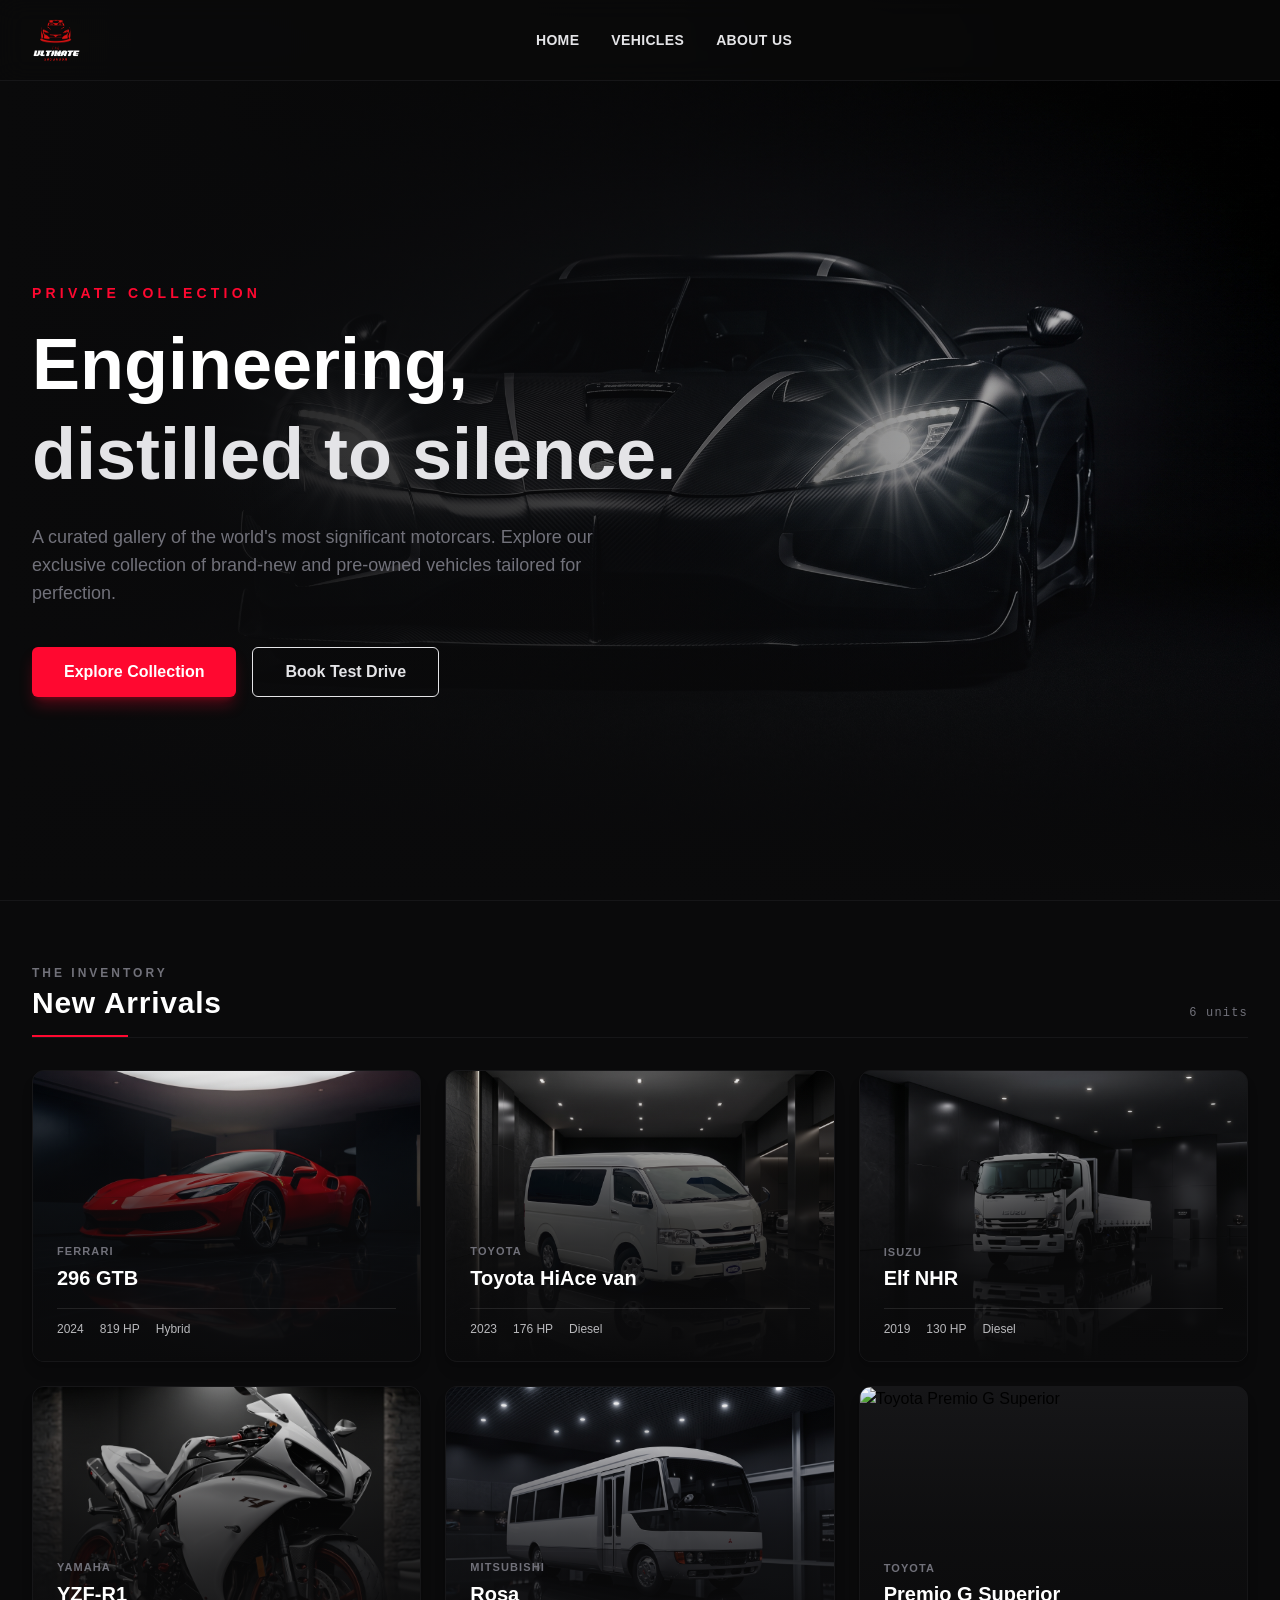
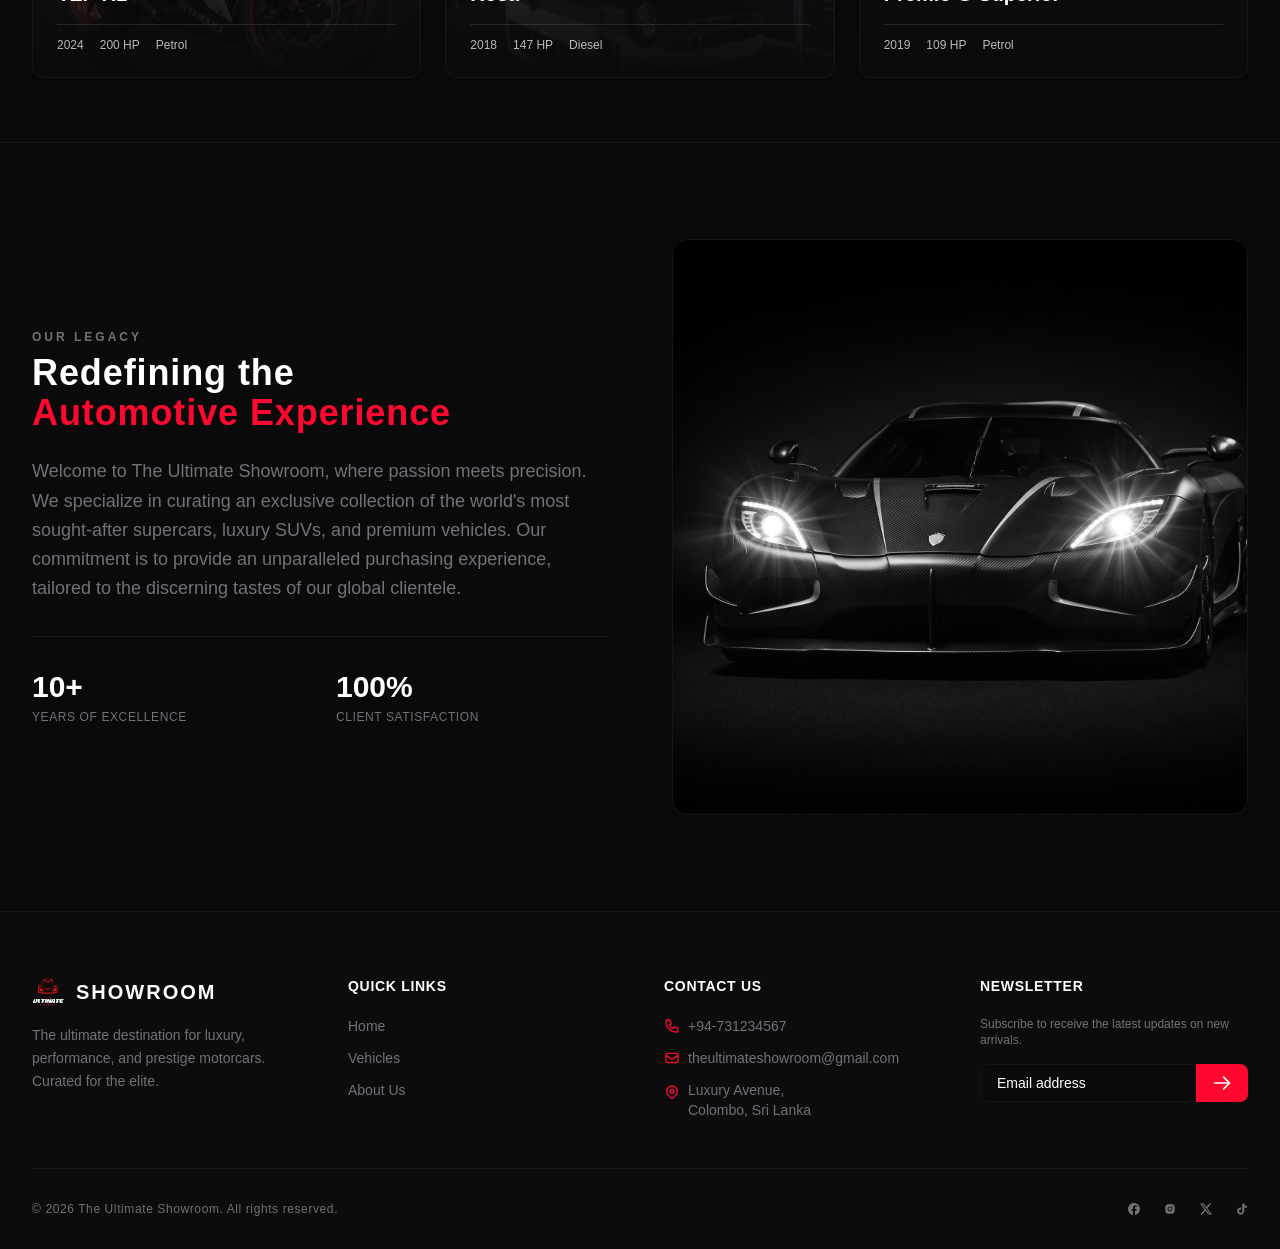
==== commit 35a38c12: "Update footer and header" ====
--- a/index.html
+++ b/index.html
@@ -35,10 +35,6 @@
 
                 <div class="flex items-center space-x-4">
 
-                    <a href="#"
-                        class="hidden md:block bg-infrared text-white px-6 py-2 rounded-md font-bold hover:bg-red-700 transition duration-300">
-                        CONTACT US
-                    </a>
 
                     <button class="md:hidden text-silver hover:text-white focus:outline-none">
                         <svg class="w-8 h-8" fill="none" stroke="currentColor" viewBox="0 0 24 24"
@@ -128,7 +124,7 @@
                 <div class="absolute bottom-0 left-0 w-24 h-0.5 bg-infrared"></div>
             </div>
 
-            
+
             <div id="new-arrivals-grid" class="grid grid-cols-1 md:grid-cols-2 lg:grid-cols-3 gap-6 mt-8"></div>
 
         </div>
@@ -140,24 +136,24 @@
         <div
             class="relative bg-obsidian border border-carbon w-full max-w-5xl rounded-2xl overflow-hidden shadow-2xl flex flex-col md:flex-row">
 
-        
+
             <button id="close-modal-btn" class="absolute top-4 right-4 text-slate hover:text-white z-30">
                 <svg class="w-6 h-6" fill="none" stroke="currentColor" viewBox="0 0 24 24">
                     <path stroke-linecap="round" stroke-linejoin="round" stroke-width="2" d="M6 18L18 6M6 6l12 12" />
                 </svg>
             </button>
 
-           
+
             <div class="w-full md:w-3/5 p-6 flex flex-col justify-between">
                 <div class="relative w-full aspect-video rounded-xl overflow-hidden border border-carbon bg-carbon">
                     <img id="modal-main-img" src="" alt="Vehicle" class="w-full h-full object-cover" />
                 </div>
-                
+
                 <div id="modal-thumbnails" class="flex gap-3 mt-4 overflow-x-auto">
                 </div>
             </div>
 
-           
+
             <div
                 class="w-full md:w-2/5 p-6 border-t md:border-t-0 md:border-l border-carbon flex flex-col justify-between">
                 <div>
@@ -167,7 +163,7 @@
 
                     <div class="h-px bg-carbon w-full mb-6"></div>
 
-                   
+
                     <div class="grid grid-cols-2 gap-y-4 gap-x-2 text-xs">
                         <div>
                             <p class="text-slate uppercase tracking-wider text-[10px]">0-100 km/h</p>
@@ -204,7 +200,7 @@
                     </div>
                 </div>
 
-                
+
                 <div class="mt-8 flex flex-col gap-3">
                     <button
                         class="w-full bg-infrared hover:bg-red-700 text-white font-bold py-3 rounded-lg transition text-xs tracking-wider uppercase shadow-lg shadow-infrared/20">
@@ -224,7 +220,7 @@
     <section id="about" class="bg-obsidian py-24 px-4 sm:px-6 lg:px-8 border-t border-carbon relative overflow-hidden">
         <div class="max-w-7xl mx-auto">
             <div class="grid grid-cols-1 lg:grid-cols-2 gap-16 items-center">
-                
+
                 <!-- වම් පැත්ත: විස්තරය -->
                 <div>
                     <p class="text-xs font-semibold tracking-[0.25em] text-slate uppercase mb-2">Our Legacy</p>
@@ -233,9 +229,12 @@
                         <span class="text-infrared">Automotive Experience</span>
                     </h2>
                     <p class="text-slate text-lg leading-relaxed mb-8">
-                        Welcome to The Ultimate Showroom, where passion meets precision. We specialize in curating an exclusive collection of the world's most sought-after supercars, luxury SUVs, and premium vehicles. Our commitment is to provide an unparalleled purchasing experience, tailored to the discerning tastes of our global clientele.
+                        Welcome to The Ultimate Showroom, where passion meets precision. We specialize in curating an
+                        exclusive collection of the world's most sought-after supercars, luxury SUVs, and premium
+                        vehicles. Our commitment is to provide an unparalleled purchasing experience, tailored to the
+                        discerning tastes of our global clientele.
                     </p>
-                    
+
                     <!-- පොඩි Stats ටිකක් -->
                     <div class="grid grid-cols-2 gap-8 border-t border-carbon pt-8">
                         <div>
@@ -250,10 +249,12 @@
                 </div>
 
                 <!-- දකුණු පැත්ත: ෆොටෝ එක -->
-                <div class="relative w-full aspect-square md:aspect-[4/3] rounded-2xl overflow-hidden border border-carbon shadow-2xl">
+                <div
+                    class="relative w-full aspect-square md:aspect-4/3 rounded-2xl overflow-hidden border border-carbon shadow-2xl">
                     <!-- ඔයාගේ About Us එකට ගැලපෙන වෙන ෆොටෝ එකක් තියෙනවා නම් මෙතනට දාන්න -->
-                    <img src="./src/images/hero_1.jpg" alt="About Our Showroom" class="w-full h-full object-cover grayscale hover:grayscale-0 transition duration-700">
-                    <div class="absolute inset-0 bg-gradient-to-tr from-obsidian/60 to-transparent"></div>
+                    <img src="./src/images/hero_1.jpg" alt="About Our Showroom"
+                        class="w-full h-full object-cover grayscale hover:grayscale-0 transition duration-700">
+                    <div class="absolute inset-0 bg-linear-to-tr from-obsidian/60 to-transparent"></div>
                 </div>
 
             </div>
@@ -263,7 +264,7 @@
     <!-- Footer Section -->
     <footer id="contact" class="bg-carbon/20 border-t border-carbon pt-16 pb-8 px-4 sm:px-6 lg:px-8">
         <div class="max-w-7xl mx-auto">
-            
+
             <div class="grid grid-cols-1 md:grid-cols-2 lg:grid-cols-4 gap-12 mb-12">
                 <!-- Brand Info -->
                 <div class="space-y-4">
@@ -281,9 +282,9 @@
                     <h4 class="text-white font-bold tracking-wider mb-5 uppercase text-sm">Quick Links</h4>
                     <ul class="space-y-3 text-sm text-slate">
                         <li><a href="#" class="hover:text-infrared transition">Home</a></li>
-                        <li><a href="vehicles.html" class="hover:text-infrared transition">Inventory</a></li>
+                        <li><a href="vehicles.html" class="hover:text-infrared transition">Vehicles</a></li>
                         <li><a href="#about" class="hover:text-infrared transition">About Us</a></li>
-                        <li><a href="#" class="hover:text-infrared transition">Testimonials</a></li>
+                        
                     </ul>
                 </div>
 
@@ -292,15 +293,27 @@
                     <h4 class="text-white font-bold tracking-wider mb-5 uppercase text-sm">Contact Us</h4>
                     <ul class="space-y-3 text-sm text-slate">
                         <li class="flex items-center gap-2">
-                            <svg class="w-4 h-4 text-infrared" fill="none" stroke="currentColor" viewBox="0 0 24 24"><path stroke-linecap="round" stroke-linejoin="round" stroke-width="2" d="M3 5a2 2 0 012-2h3.28a1 1 0 01.948.684l1.498 4.493a1 1 0 01-.502 1.21l-2.257 1.13a11.042 11.042 0 005.516 5.516l1.13-2.257a1 1 0 011.21-.502l4.493 1.498a1 1 0 01.684.949V19a2 2 0 01-2 2h-1C9.716 21 3 14.284 3 6V5z"/></svg>
-                            +94 77 123 4567
+                            <svg class="w-4 h-4 text-infrared" fill="none" stroke="currentColor" viewBox="0 0 24 24">
+                                <path stroke-linecap="round" stroke-linejoin="round" stroke-width="2"
+                                    d="M3 5a2 2 0 012-2h3.28a1 1 0 01.948.684l1.498 4.493a1 1 0 01-.502 1.21l-2.257 1.13a11.042 11.042 0 005.516 5.516l1.13-2.257a1 1 0 011.21-.502l4.493 1.498a1 1 0 01.684.949V19a2 2 0 01-2 2h-1C9.716 21 3 14.284 3 6V5z" />
+                            </svg>
+                            +94-731234567
                         </li>
                         <li class="flex items-center gap-2">
-                            <svg class="w-4 h-4 text-infrared" fill="none" stroke="currentColor" viewBox="0 0 24 24"><path stroke-linecap="round" stroke-linejoin="round" stroke-width="2" d="M3 8l7.89 5.26a2 2 0 002.22 0L21 8M5 19h14a2 2 0 002-2V7a2 2 0 00-2-2H5a2 2 0 00-2 2v10a2 2 0 002 2z"/></svg>
-                            sales@ultimateshowroom.com
+                            <svg class="w-4 h-4 text-infrared" fill="none" stroke="currentColor" viewBox="0 0 24 24">
+                                <path stroke-linecap="round" stroke-linejoin="round" stroke-width="2"
+                                    d="M3 8l7.89 5.26a2 2 0 002.22 0L21 8M5 19h14a2 2 0 002-2V7a2 2 0 00-2-2H5a2 2 0 00-2 2v10a2 2 0 002 2z" />
+                            </svg>
+                            theultimateshowroom@gmail.com
                         </li>
                         <li class="flex items-start gap-2">
-                            <svg class="w-4 h-4 text-infrared mt-1" fill="none" stroke="currentColor" viewBox="0 0 24 24"><path stroke-linecap="round" stroke-linejoin="round" stroke-width="2" d="M17.657 16.657L13.414 20.9a1.998 1.998 0 01-2.827 0l-4.244-4.243a8 8 0 1111.314 0z"/><path stroke-linecap="round" stroke-linejoin="round" stroke-width="2" d="M15 11a3 3 0 11-6 0 3 3 0 016 0z"/></svg>
+                            <svg class="w-4 h-4 text-infrared mt-1" fill="none" stroke="currentColor"
+                                viewBox="0 0 24 24">
+                                <path stroke-linecap="round" stroke-linejoin="round" stroke-width="2"
+                                    d="M17.657 16.657L13.414 20.9a1.998 1.998 0 01-2.827 0l-4.244-4.243a8 8 0 1111.314 0z" />
+                                <path stroke-linecap="round" stroke-linejoin="round" stroke-width="2"
+                                    d="M15 11a3 3 0 11-6 0 3 3 0 016 0z" />
+                            </svg>
                             <span>Luxury Avenue,<br>Colombo, Sri Lanka</span>
                         </li>
                     </ul>
@@ -311,9 +324,13 @@
                     <h4 class="text-white font-bold tracking-wider mb-5 uppercase text-sm">Newsletter</h4>
                     <p class="text-xs text-slate mb-4">Subscribe to receive the latest updates on new arrivals.</p>
                     <div class="flex">
-                        <input type="email" placeholder="Email address" class="bg-obsidian border border-carbon text-white text-sm rounded-l-lg px-4 py-2 w-full focus:outline-none focus:border-infrared transition">
+                        <input type="email" placeholder="Email address"
+                            class="bg-obsidian border border-carbon text-white text-sm rounded-l-lg px-4 py-2 w-full focus:outline-none focus:border-infrared transition">
                         <button class="bg-infrared text-white px-4 py-2 rounded-r-lg hover:bg-red-700 transition">
-                            <svg class="w-5 h-5" fill="none" stroke="currentColor" viewBox="0 0 24 24"><path stroke-linecap="round" stroke-linejoin="round" stroke-width="2" d="M14 5l7 7m0 0l-7 7m7-7H3"/></svg>
+                            <svg class="w-5 h-5" fill="none" stroke="currentColor" viewBox="0 0 24 24">
+                                <path stroke-linecap="round" stroke-linejoin="round" stroke-width="2"
+                                    d="M14 5l7 7m0 0l-7 7m7-7H3" />
+                            </svg>
                         </button>
                     </div>
                 </div>
@@ -323,9 +340,49 @@
             <div class="border-t border-carbon pt-8 flex flex-col md:flex-row justify-between items-center gap-4">
                 <p class="text-xs text-slate tracking-wider">&copy; 2026 The Ultimate Showroom. All rights reserved.</p>
                 <div class="flex space-x-6">
-                    <a href="#" class="text-slate hover:text-white transition uppercase text-xs font-bold tracking-widest">FB</a>
-                    <a href="#" class="text-slate hover:text-white transition uppercase text-xs font-bold tracking-widest">IG</a>
-                    <a href="#" class="text-slate hover:text-white transition uppercase text-xs font-bold tracking-widest">X</a>
+                    <a href="#"
+                        class="text-slate hover:text-white transition uppercase text-xs font-bold tracking-widest"><svg
+                            xmlns="http://www.w3.org/2000/svg" width="1em" height="1em" viewBox="0 0 24 24">
+                            <path d="M0 0h24v24H0z" fill="none" />
+                            <g fill="none">
+                                <g clip-path="url(#SVGXv8lpc2Y)">
+                                    <path fill="currentColor" fill-rule="evenodd"
+                                        d="M0 12.067C0 18.034 4.333 22.994 10 24v-8.667H7V12h3V9.333c0-3 1.933-4.666 4.667-4.666c.866 0 1.8.133 2.666.266V8H15.8c-1.467 0-1.8.733-1.8 1.667V12h3.2l-.533 3.333H14V24c5.667-1.006 10-5.966 10-11.933C24 5.43 18.6 0 12 0S0 5.43 0 12.067"
+                                        clip-rule="evenodd" />
+                                </g>
+                                <defs>
+                                    <clipPath id="SVGXv8lpc2Y">
+                                        <path fill="#fff" d="M0 0h24v24H0z" />
+                                    </clipPath>
+                                </defs>
+                            </g>
+                        </svg>
+                    </a>
+                    <a href="#"
+                        class="text-slate hover:text-white transition uppercase text-xs font-bold tracking-widest"><svg
+                            xmlns="http://www.w3.org/2000/svg" width="1em" height="1em" viewBox="0 0 1024 1024">
+                            <path d="M0 0h1024v1024H0z" fill="none" />
+                            <path fill="currentColor"
+                                d="M512 378.7c-73.4 0-133.3 59.9-133.3 133.3S438.6 645.3 512 645.3S645.3 585.4 645.3 512S585.4 378.7 512 378.7M911.8 512c0-55.2.5-109.9-2.6-165c-3.1-64-17.7-120.8-64.5-167.6c-46.9-46.9-103.6-61.4-167.6-64.5c-55.2-3.1-109.9-2.6-165-2.6c-55.2 0-109.9-.5-165 2.6c-64 3.1-120.8 17.7-167.6 64.5C132.6 226.3 118.1 283 115 347c-3.1 55.2-2.6 109.9-2.6 165s-.5 109.9 2.6 165c3.1 64 17.7 120.8 64.5 167.6c46.9 46.9 103.6 61.4 167.6 64.5c55.2 3.1 109.9 2.6 165 2.6c55.2 0 109.9.5 165-2.6c64-3.1 120.8-17.7 167.6-64.5c46.9-46.9 61.4-103.6 64.5-167.6c3.2-55.1 2.6-109.8 2.6-165M512 717.1c-113.5 0-205.1-91.6-205.1-205.1S398.5 306.9 512 306.9S717.1 398.5 717.1 512S625.5 717.1 512 717.1m213.5-370.7c-26.5 0-47.9-21.4-47.9-47.9s21.4-47.9 47.9-47.9s47.9 21.4 47.9 47.9a47.84 47.84 0 0 1-47.9 47.9" />
+                        </svg>
+                    </a>
+                    <a href="#"
+                        class="text-slate hover:text-white transition uppercase text-xs font-bold tracking-widest"><svg
+                            xmlns="http://www.w3.org/2000/svg" width="1em" height="1em" viewBox="0 0 16 16">
+                            <path d="M0 0h16v16H0z" fill="none" />
+                            <path fill="currentColor"
+                                d="M12.6.75h2.454l-5.36 6.142L16 15.25h-4.937l-3.867-5.07l-4.425 5.07H.316l5.733-6.57L0 .75h5.063l3.495 4.633L12.601.75Zm-.86 13.028h1.36L4.323 2.145H2.865z" />
+                        </svg>
+                    </a>
+                    <a href="#"
+                        class="text-slate hover:text-white transition uppercase text-xs font-bold tracking-widest"><svg
+                            xmlns="http://www.w3.org/2000/svg" width="1em" height="1em" viewBox="0 0 24 24">
+                            <path d="M0 0h24v24H0z" fill="none" />
+                            <path fill="currentColor"
+                                d="M19.321 5.562a5 5 0 0 1-.443-.258a6.2 6.2 0 0 1-1.137-.966c-.849-.971-1.166-1.956-1.282-2.645h.004c-.097-.573-.057-.943-.05-.943h-3.865v14.943q.002.3-.008.595l-.004.073q0 .016-.003.033v.009a3.28 3.28 0 0 1-1.65 2.604a3.2 3.2 0 0 1-1.6.422c-1.8 0-3.26-1.468-3.26-3.281s1.46-3.282 3.26-3.282c.341 0 .68.054 1.004.16l.005-3.936a7.18 7.18 0 0 0-5.532 1.62a7.6 7.6 0 0 0-1.655 2.04c-.163.281-.779 1.412-.853 3.246c-.047 1.04.266 2.12.415 2.565v.01c.093.262.457 1.158 1.049 1.913a7.9 7.9 0 0 0 1.674 1.58v-.01l.009.01c1.87 1.27 3.945 1.187 3.945 1.187c.359-.015 1.562 0 2.928-.647c1.515-.718 2.377-1.787 2.377-1.787a7.4 7.4 0 0 0 1.296-2.153c.35-.92.466-2.022.466-2.462V8.273c.047.028.672.441.672.441s.9.577 2.303.952c1.006.267 2.363.324 2.363.324V6.153c-.475.052-1.44-.098-2.429-.59" />
+                        </svg>
+
+                    </a>
                 </div>
             </div>
 
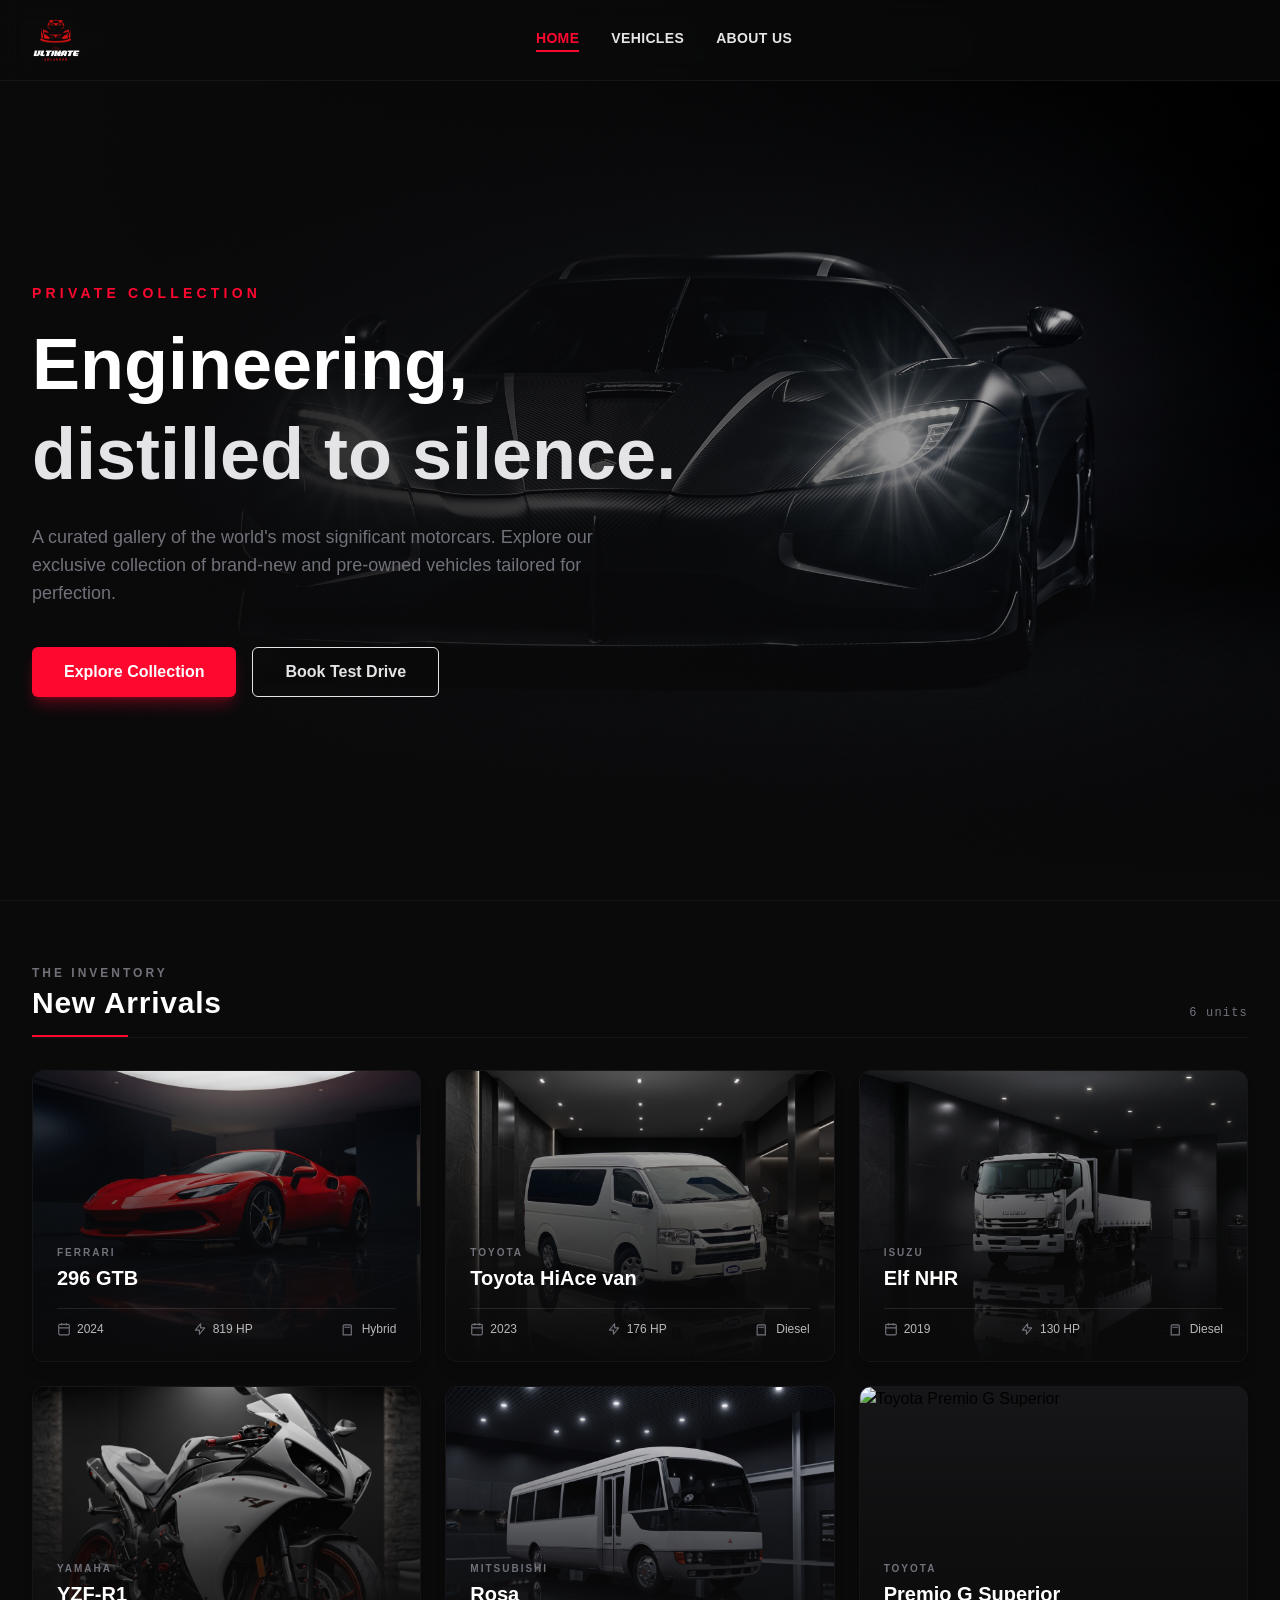
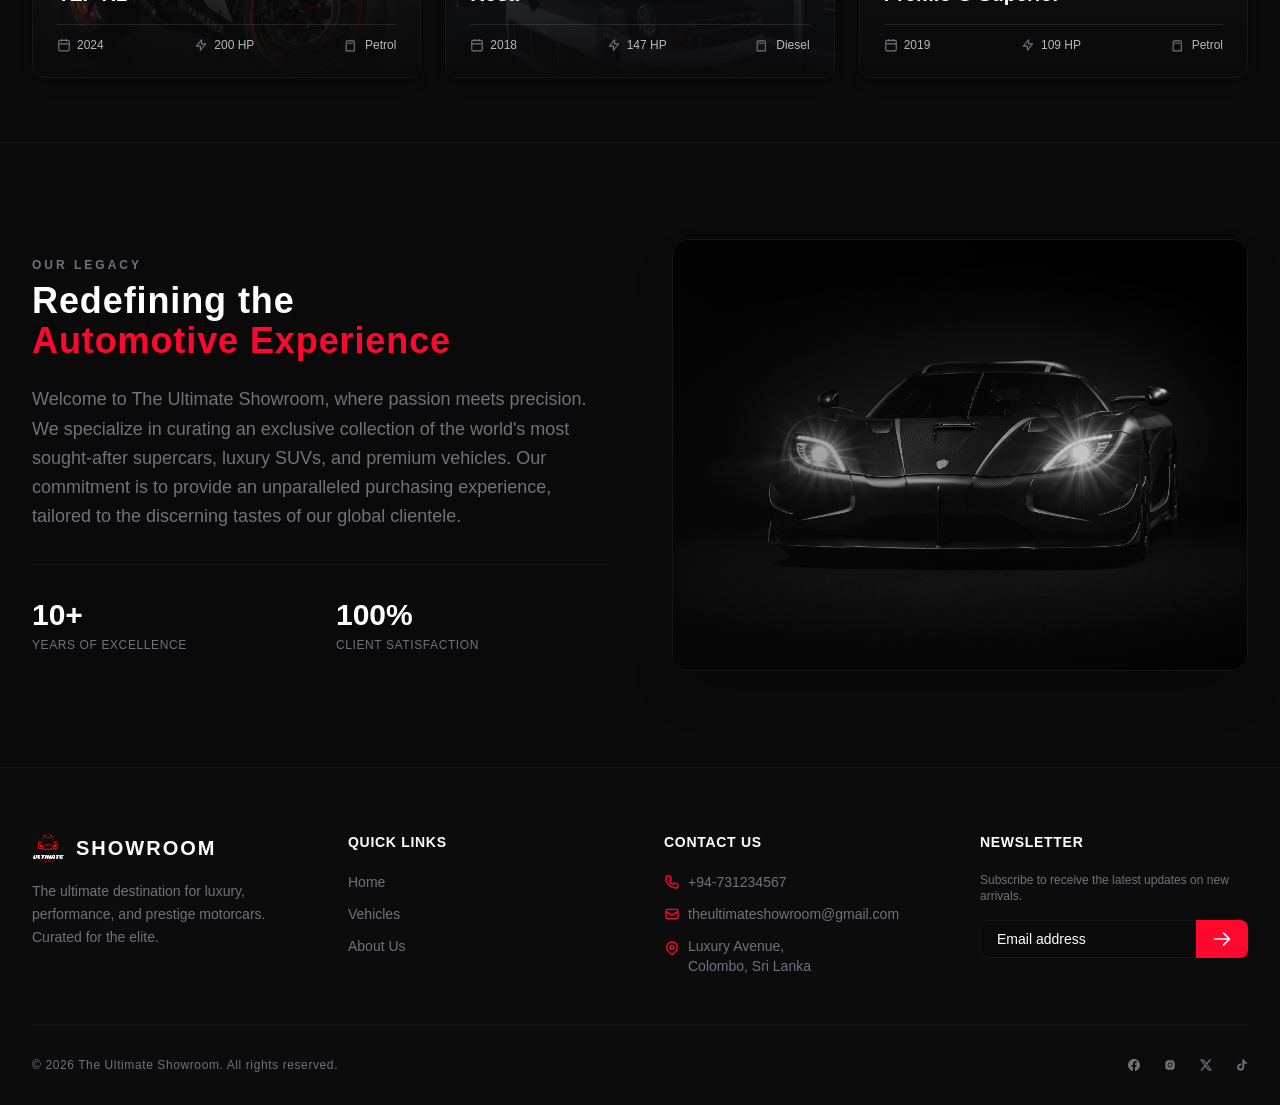
==== commit 963df38d: "Final Output" ====
--- a/index.html
+++ b/index.html
@@ -7,24 +7,25 @@
     <title>The Ultimate Showroom</title>
     <link rel="shortcut icon" href="./src/images/logo.png" type="image/x-icon">
     <link rel="stylesheet" href="./src/output.css">
+    <link href="https://unpkg.com/aos@2.3.1/dist/aos.css" rel="stylesheet">
 </head>
 
 <body class="bg-obsidian">
 
     <!-- Header -->
-    <nav class="fixed w-full border-b border-carbon top-0 z-50 bg-obsidian/70 backdrop-blur-md">
+    <nav data-aos="fade-down" class="fixed w-full border-b border-carbon top-0 z-50 bg-obsidian/70 backdrop-blur-md">
         <div class="max-w-7xl mx-auto px-4 sm:px-6 lg:px-8">
             <div class="flex justify-between items-center h-20">
 
 
-                <div class="shrink-0 flex items-center">
-                    <img src="./src/images/logo.png" alt="Logo" class="w-12 h-12">
-                </div>
+                <a href="index.html" class="shrink-0 flex items-center group">
+                    <img src="./src/images/logo.png" alt="Logo" class="w-12 h-12 transition group-hover:scale-105">
+                </a>
 
 
                 <div class="hidden md:flex space-x-8">
-                    <a href="#"
-                        class="text-silver hover:text-infrared text-sm font-semibold tracking-wide transition duration-300">HOME</a>
+                    <a href="index.html"
+                        class="text-infrared text-sm font-semibold tracking-wide transition duration-300 border-b-2 border-infrared pb-0.5">HOME</a>
                     <a href="vehicles.html"
                         class="text-silver hover:text-infrared text-sm font-semibold tracking-wide transition duration-300">VEHICLES</a>
                     <a href="#about"
@@ -34,17 +35,34 @@
 
 
                 <div class="flex items-center space-x-4">
-
-
-                    <button class="md:hidden text-silver hover:text-white focus:outline-none">
-                        <svg class="w-8 h-8" fill="none" stroke="currentColor" viewBox="0 0 24 24"
+                    <button id="mobile-menu-btn" aria-label="Toggle navigation menu"
+                        class="md:hidden text-silver hover:text-white focus:outline-none p-2 rounded-lg hover:bg-carbon transition cursor-pointer">
+                        <svg id="menu-icon-open" class="w-8 h-8" fill="none" stroke="currentColor" viewBox="0 0 24 24"
                             xmlns="http://www.w3.org/2000/svg">
                             <path stroke-linecap="round" stroke-linejoin="round" stroke-width="2"
                                 d="M4 6h16M4 12h16M4 18h16"></path>
                         </svg>
+                        <svg id="menu-icon-close" class="w-8 h-8 hidden" fill="none" stroke="currentColor"
+                            viewBox="0 0 24 24" xmlns="http://www.w3.org/2000/svg">
+                            <path stroke-linecap="round" stroke-linejoin="round" stroke-width="2"
+                                d="M6 18L18 6M6 6l12 12"></path>
+                        </svg>
                     </button>
                 </div>
 
+            </div>
+        </div>
+
+
+        <div id="mobile-menu" class="hidden md:hidden bg-obsidian/95 border-t border-carbon backdrop-blur-xl">
+            <div class="px-4 pt-3 pb-5 space-y-2 text-center">
+                <a href="index.html"
+                    class="block text-infrared bg-carbon/50 px-3 py-3 rounded-md text-base font-semibold transition">HOME</a>
+                <a href="vehicles.html"
+                    class="block text-silver hover:text-infrared hover:bg-carbon px-3 py-3 rounded-md text-base font-semibold transition">VEHICLES</a>
+                <a href="#about"
+                    class="block text-silver hover:text-infrared hover:bg-carbon px-3 py-3 rounded-md text-base font-semibold transition">ABOUT
+                    US</a>
             </div>
         </div>
     </nav>
@@ -55,7 +73,7 @@
 
 
 
-        <div class="absolute inset-0 z-0 bg-obsidian">
+        <div class="absolute inset-0 z-0 bg-obsidian" data-aos="fade-up" data-aos-delay="300">
 
             <div id="hero-carousel" class="absolute inset-0 w-full h-full">
                 <img src="./src/images/hero_1.jpg"
@@ -81,21 +99,23 @@
 
         <div class="relative z-10 w-full max-w-7xl mx-auto px-4 sm:px-6 lg:px-8 pt-20">
             <div class="max-w-2xl">
-                <p class="text-infrared font-bold tracking-[0.3em] uppercase mb-4 text-sm">
+                <p class="text-infrared font-bold tracking-[0.3em] uppercase mb-4 text-sm" data-aos="fade-right"
+                    data-aos-delay="300">
                     Private Collection
                 </p>
 
-                <h1 class="text-5xl md:text-7xl font-bold text-white leading-tight mb-6">
+                <h1 class="text-5xl md:text-7xl font-bold text-white leading-tight mb-6" data-aos="fade-right"
+                    data-aos-delay="500">
                     Engineering, <br>
-                    <span class="text-silver">distilled to silence.</span>
+                    <span class="text-silver" data-aos="fade-right" data-aos-delay="700">distilled to silence.</span>
                 </h1>
 
-                <p class="text-slate text-lg mb-10 max-w-xl">
+                <p class="text-slate text-lg mb-10 max-w-xl" data-aos="fade-right" data-aos-delay="900">
                     A curated gallery of the world's most significant motorcars. Explore our exclusive collection of
                     brand-new and pre-owned vehicles tailored for perfection.
                 </p>
 
-                <div class="flex flex-wrap gap-4">
+                <div class="flex flex-wrap gap-4" data-aos="fade-up" data-aos-delay="300">
                     <button
                         class="bg-infrared text-white px-8 py-3 rounded-md font-bold hover:bg-red-700 transition duration-300 shadow-lg shadow-infrared/30">
                         Explore Collection
@@ -221,7 +241,7 @@
         <div class="max-w-7xl mx-auto">
             <div class="grid grid-cols-1 lg:grid-cols-2 gap-16 items-center">
 
-                <!-- වම් පැත්ත: විස්තරය -->
+
                 <div>
                     <p class="text-xs font-semibold tracking-[0.25em] text-slate uppercase mb-2">Our Legacy</p>
                     <h2 class="text-4xl font-bold text-white tracking-wide mb-6">
@@ -235,7 +255,7 @@
                         discerning tastes of our global clientele.
                     </p>
 
-                    <!-- පොඩි Stats ටිකක් -->
+
                     <div class="grid grid-cols-2 gap-8 border-t border-carbon pt-8">
                         <div>
                             <h4 class="text-3xl font-bold text-white mb-1">10+</h4>
@@ -248,10 +268,9 @@
                     </div>
                 </div>
 
-                <!-- දකුණු පැත්ත: ෆොටෝ එක -->
+
                 <div
                     class="relative w-full aspect-square md:aspect-4/3 rounded-2xl overflow-hidden border border-carbon shadow-2xl">
-                    <!-- ඔයාගේ About Us එකට ගැලපෙන වෙන ෆොටෝ එකක් තියෙනවා නම් මෙතනට දාන්න -->
                     <img src="./src/images/hero_1.jpg" alt="About Our Showroom"
                         class="w-full h-full object-cover grayscale hover:grayscale-0 transition duration-700">
                     <div class="absolute inset-0 bg-linear-to-tr from-obsidian/60 to-transparent"></div>
@@ -266,7 +285,6 @@
         <div class="max-w-7xl mx-auto">
 
             <div class="grid grid-cols-1 md:grid-cols-2 lg:grid-cols-4 gap-12 mb-12">
-                <!-- Brand Info -->
                 <div class="space-y-4">
                     <div class="flex items-center gap-3">
                         <img src="./src/images/logo.png" alt="Logo" class="w-8 h-8">
@@ -277,18 +295,18 @@
                     </p>
                 </div>
 
-                <!-- Quick Links -->
+
                 <div>
                     <h4 class="text-white font-bold tracking-wider mb-5 uppercase text-sm">Quick Links</h4>
                     <ul class="space-y-3 text-sm text-slate">
                         <li><a href="#" class="hover:text-infrared transition">Home</a></li>
                         <li><a href="vehicles.html" class="hover:text-infrared transition">Vehicles</a></li>
                         <li><a href="#about" class="hover:text-infrared transition">About Us</a></li>
-                        
+
                     </ul>
                 </div>
 
-                <!-- Contact Info -->
+
                 <div>
                     <h4 class="text-white font-bold tracking-wider mb-5 uppercase text-sm">Contact Us</h4>
                     <ul class="space-y-3 text-sm text-slate">
@@ -319,7 +337,7 @@
                     </ul>
                 </div>
 
-                <!-- Newsletter -->
+
                 <div>
                     <h4 class="text-white font-bold tracking-wider mb-5 uppercase text-sm">Newsletter</h4>
                     <p class="text-xs text-slate mb-4">Subscribe to receive the latest updates on new arrivals.</p>
@@ -336,7 +354,7 @@
                 </div>
             </div>
 
-            <!-- Bottom Copyright & Socials -->
+
             <div class="border-t border-carbon pt-8 flex flex-col md:flex-row justify-between items-center gap-4">
                 <p class="text-xs text-slate tracking-wider">&copy; 2026 The Ultimate Showroom. All rights reserved.</p>
                 <div class="flex space-x-6">
@@ -390,6 +408,16 @@
     </footer>
 
     <script src="./script.js"></script>
+    <script src="https://unpkg.com/aos@2.3.1/dist/aos.js"></script>
+    <script>
+        document.addEventListener("DOMContentLoaded", () => {
+            AOS.init({
+                duration: 1000, 
+                once: true,    
+                offset: 50     
+            });
+        });
+    </script>
 
 </body>
 
--- a/src/output.css
+++ b/src/output.css
@@ -20,12 +20,12 @@
     --text-xs--line-height: calc(1 / 0.75);
     --text-sm: 0.875rem;
     --text-sm--line-height: calc(1.25 / 0.875);
+    --text-base: 1rem;
+    --text-base--line-height: calc(1.5 / 1);
     --text-lg: 1.125rem;
     --text-lg--line-height: calc(1.75 / 1.125);
     --text-xl: 1.25rem;
     --text-xl--line-height: calc(1.75 / 1.25);
-    --text-2xl: 1.5rem;
-    --text-2xl--line-height: calc(2 / 1.5);
     --text-3xl: 1.875rem;
     --text-3xl--line-height: calc(2.25 / 1.875);
     --text-4xl: 2.25rem;
@@ -47,7 +47,7 @@
     --radius-2xl: 1rem;
     --blur-sm: 8px;
     --blur-md: 12px;
-    --blur-3xl: 64px;
+    --blur-xl: 24px;
     --aspect-video: 16 / 9;
     --default-transition-duration: 150ms;
     --default-transition-timing-function: cubic-bezier(0.4, 0, 0.2, 1);
@@ -263,6 +263,9 @@
   .z-50 {
     z-index: 50;
   }
+  .z-100 {
+    z-index: 100;
+  }
   .z-\[100\] {
     z-index: 100;
   }
@@ -290,9 +293,6 @@
   .mx-auto {
     margin-inline: auto;
   }
-  .my-8 {
-    margin-block: calc(var(--spacing) * 8);
-  }
   .mt-0 {
     margin-top: 0px;
   }
@@ -353,6 +353,9 @@
   .table {
     display: table;
   }
+  .aspect-4\/3 {
+    aspect-ratio: 4/3;
+  }
   .aspect-\[4\/3\] {
     aspect-ratio: 4/3;
   }
@@ -470,6 +473,12 @@
   .max-w-xl {
     max-width: var(--container-xl);
   }
+  .min-w-62 {
+    min-width: calc(var(--spacing) * 62);
+  }
+  .min-w-62\.5 {
+    min-width: calc(var(--spacing) * 62.5);
+  }
   .min-w-\[250px\] {
     min-width: 250px;
   }
@@ -486,6 +495,9 @@
     flex-shrink: 0;
   }
   .flex-grow {
+    flex-grow: 1;
+  }
+  .grow {
     flex-grow: 1;
   }
   .border-collapse {
@@ -570,6 +582,11 @@
   }
   .gap-16 {
     gap: calc(var(--spacing) * 16);
+  }
+  :where(.space-y-2 > :not(:last-child)) {
+    --tw-space-y-reverse: 0;
+    margin-block-start: calc(calc(var(--spacing) * 2) * var(--tw-space-y-reverse));
+    margin-block-end: calc(calc(var(--spacing) * 2) * calc(1 - var(--tw-space-y-reverse)));
   }
   :where(.space-y-3 > :not(:last-child)) {
     --tw-space-y-reverse: 0;
@@ -656,6 +673,10 @@
     border-bottom-style: var(--tw-border-style);
     border-bottom-width: 1px;
   }
+  .border-b-2 {
+    border-bottom-style: var(--tw-border-style);
+    border-bottom-width: 2px;
+  }
   .border-carbon {
     border-color: var(--color-carbon);
   }
@@ -719,6 +740,12 @@
       background-color: color-mix(in oklab, var(--color-carbon) 40%, transparent);
     }
   }
+  .bg-carbon\/50 {
+    background-color: color-mix(in srgb, #161618 50%, transparent);
+    @supports (color: color-mix(in lab, red, red)) {
+      background-color: color-mix(in oklab, var(--color-carbon) 50%, transparent);
+    }
+  }
   .bg-infrared {
     background-color: var(--color-infrared);
   }
@@ -729,6 +756,12 @@
     background-color: color-mix(in srgb, #0A0A0B 70%, transparent);
     @supports (color: color-mix(in lab, red, red)) {
       background-color: color-mix(in oklab, var(--color-obsidian) 70%, transparent);
+    }
+  }
+  .bg-obsidian\/95 {
+    background-color: color-mix(in srgb, #0A0A0B 95%, transparent);
+    @supports (color: color-mix(in lab, red, red)) {
+      background-color: color-mix(in oklab, var(--color-obsidian) 95%, transparent);
     }
   }
   .bg-transparent {
@@ -748,12 +781,15 @@
     }
     background-image: linear-gradient(var(--tw-gradient-stops));
   }
+  .bg-linear-to-tr {
+    --tw-gradient-position: to top right;
+    @supports (background-image: linear-gradient(in lab, red, red)) {
+      --tw-gradient-position: to top right in oklab;
+    }
+    background-image: linear-gradient(var(--tw-gradient-stops));
+  }
   .bg-gradient-to-t {
     --tw-gradient-position: to top in oklab;
-    background-image: linear-gradient(var(--tw-gradient-stops));
-  }
-  .bg-gradient-to-tr {
-    --tw-gradient-position: to top right in oklab;
     background-image: linear-gradient(var(--tw-gradient-stops));
   }
   .from-obsidian {
@@ -809,15 +845,15 @@
   .p-6 {
     padding: calc(var(--spacing) * 6);
   }
+  .px-3 {
+    padding-inline: calc(var(--spacing) * 3);
+  }
   .px-4 {
     padding-inline: calc(var(--spacing) * 4);
   }
   .px-5 {
     padding-inline: calc(var(--spacing) * 5);
   }
-  .px-6 {
-    padding-inline: calc(var(--spacing) * 6);
-  }
   .px-8 {
     padding-inline: calc(var(--spacing) * 8);
   }
@@ -833,15 +869,15 @@
   .py-3\.5 {
     padding-block: calc(var(--spacing) * 3.5);
   }
-  .py-12 {
-    padding-block: calc(var(--spacing) * 12);
-  }
   .py-16 {
     padding-block: calc(var(--spacing) * 16);
   }
   .py-24 {
     padding-block: calc(var(--spacing) * 24);
   }
+  .pt-2 {
+    padding-top: calc(var(--spacing) * 2);
+  }
   .pt-3 {
     padding-top: calc(var(--spacing) * 3);
   }
@@ -854,23 +890,26 @@
   .pt-20 {
     padding-top: calc(var(--spacing) * 20);
   }
-  .pt-28 {
-    padding-top: calc(var(--spacing) * 28);
-  }
   .pt-32 {
     padding-top: calc(var(--spacing) * 32);
   }
   .pr-10 {
     padding-right: calc(var(--spacing) * 10);
   }
+  .pb-0 {
+    padding-bottom: 0px;
+  }
+  .pb-0\.5 {
+    padding-bottom: calc(var(--spacing) * 0.5);
+  }
   .pb-2 {
     padding-bottom: calc(var(--spacing) * 2);
   }
   .pb-4 {
     padding-bottom: calc(var(--spacing) * 4);
   }
-  .pb-6 {
-    padding-bottom: calc(var(--spacing) * 6);
+  .pb-5 {
+    padding-bottom: calc(var(--spacing) * 5);
   }
   .pb-8 {
     padding-bottom: calc(var(--spacing) * 8);
@@ -901,6 +940,10 @@
   .text-5xl {
     font-size: var(--text-5xl);
     line-height: var(--tw-leading, var(--text-5xl--line-height));
+  }
+  .text-base {
+    font-size: var(--text-base);
+    line-height: var(--tw-leading, var(--text-base--line-height));
   }
   .text-lg {
     font-size: var(--text-lg);
@@ -1042,6 +1085,11 @@
   }
   .backdrop-blur-sm {
     --tw-backdrop-blur: blur(var(--blur-sm));
+    -webkit-backdrop-filter: var(--tw-backdrop-blur,) var(--tw-backdrop-brightness,) var(--tw-backdrop-contrast,) var(--tw-backdrop-grayscale,) var(--tw-backdrop-hue-rotate,) var(--tw-backdrop-invert,) var(--tw-backdrop-opacity,) var(--tw-backdrop-saturate,) var(--tw-backdrop-sepia,);
+    backdrop-filter: var(--tw-backdrop-blur,) var(--tw-backdrop-brightness,) var(--tw-backdrop-contrast,) var(--tw-backdrop-grayscale,) var(--tw-backdrop-hue-rotate,) var(--tw-backdrop-invert,) var(--tw-backdrop-opacity,) var(--tw-backdrop-saturate,) var(--tw-backdrop-sepia,);
+  }
+  .backdrop-blur-xl {
+    --tw-backdrop-blur: blur(var(--blur-xl));
     -webkit-backdrop-filter: var(--tw-backdrop-blur,) var(--tw-backdrop-brightness,) var(--tw-backdrop-contrast,) var(--tw-backdrop-grayscale,) var(--tw-backdrop-hue-rotate,) var(--tw-backdrop-invert,) var(--tw-backdrop-opacity,) var(--tw-backdrop-saturate,) var(--tw-backdrop-sepia,);
     backdrop-filter: var(--tw-backdrop-blur,) var(--tw-backdrop-brightness,) var(--tw-backdrop-contrast,) var(--tw-backdrop-grayscale,) var(--tw-backdrop-hue-rotate,) var(--tw-backdrop-invert,) var(--tw-backdrop-opacity,) var(--tw-backdrop-saturate,) var(--tw-backdrop-sepia,);
   }
@@ -1153,16 +1201,13 @@
     }
   }
   @media (width >= 48rem) {
-    .md\:block {
-      display: block;
-    }
     .md\:flex {
       display: flex;
     }
     .md\:hidden {
       display: none;
     }
-    .md\:aspect-\[4\/3\] {
+    .md\:aspect-4\/3 {
       aspect-ratio: 4/3;
     }
     .md\:h-\[46px\] {
@@ -1179,6 +1224,9 @@
     }
     .md\:w-auto {
       width: auto;
+    }
+    .md\:min-w-50 {
+      min-width: calc(var(--spacing) * 50);
     }
     .md\:min-w-\[200px\] {
       min-width: 200px;
